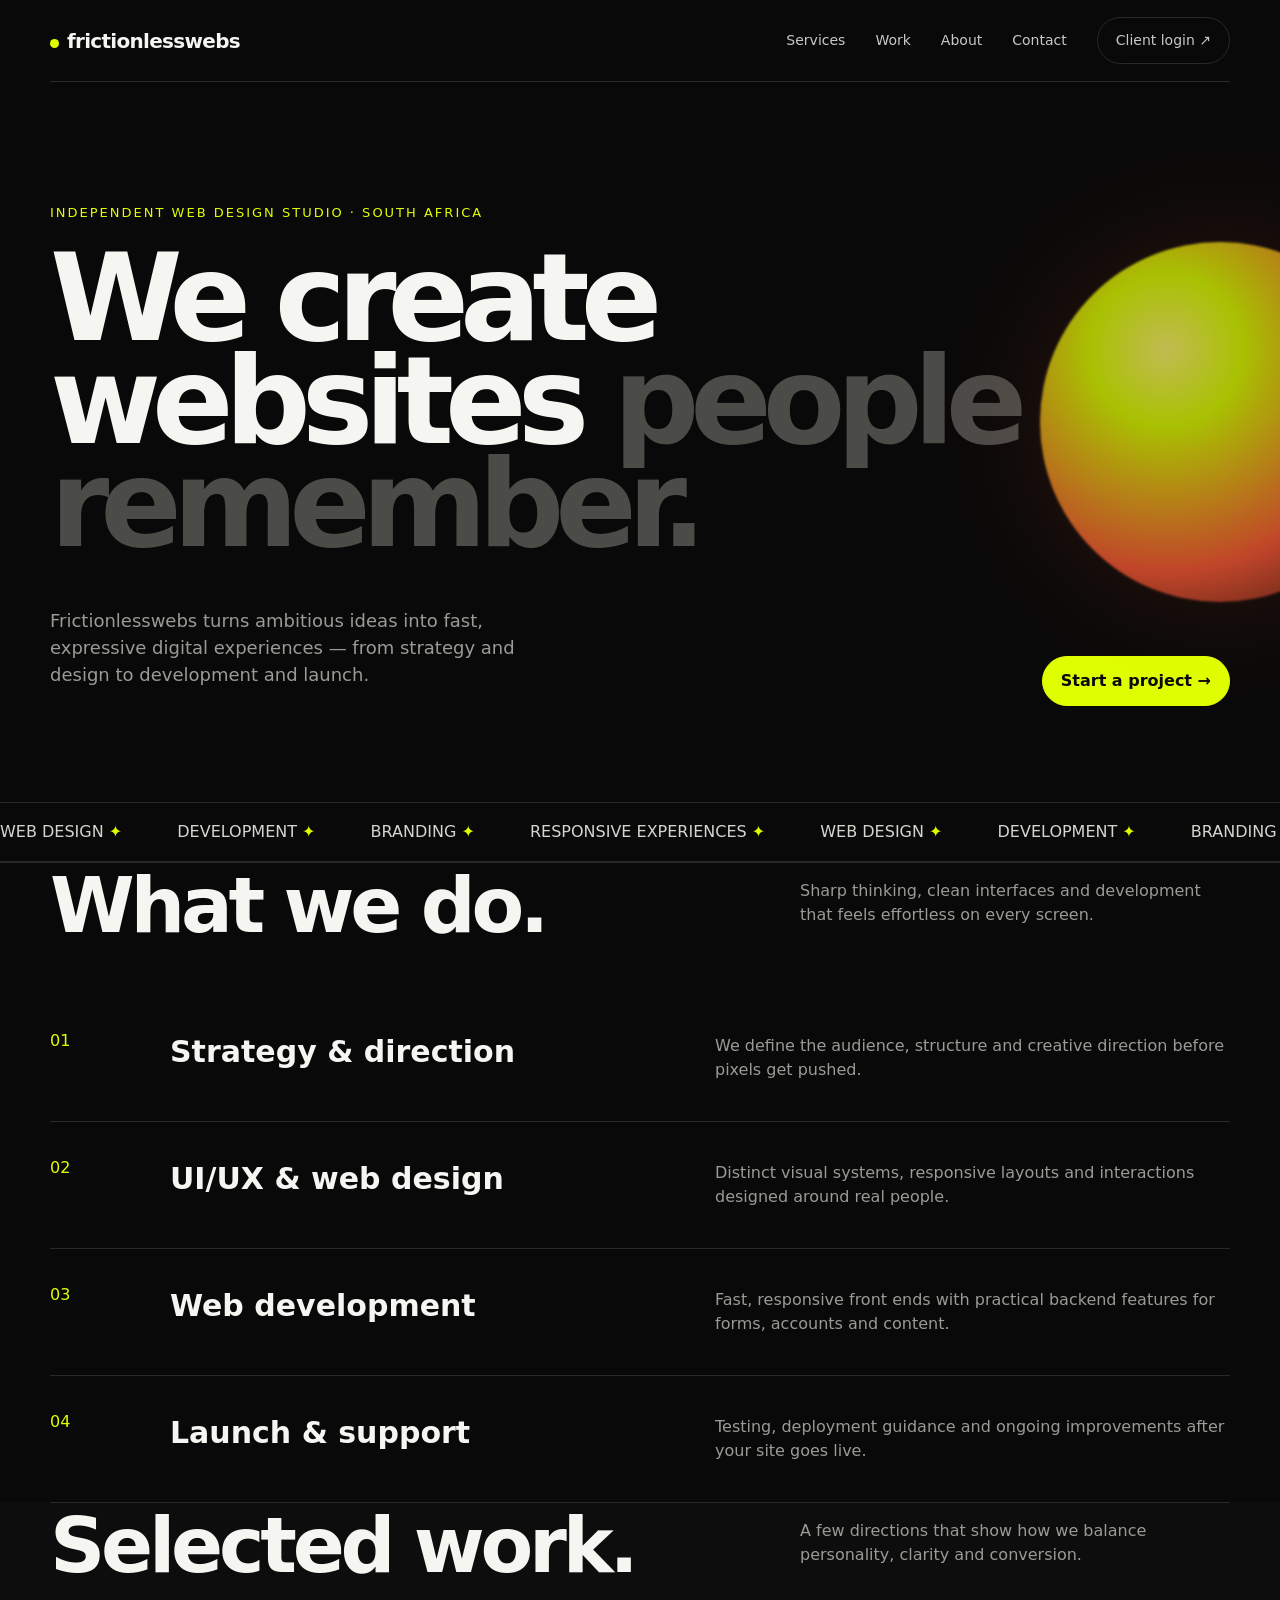
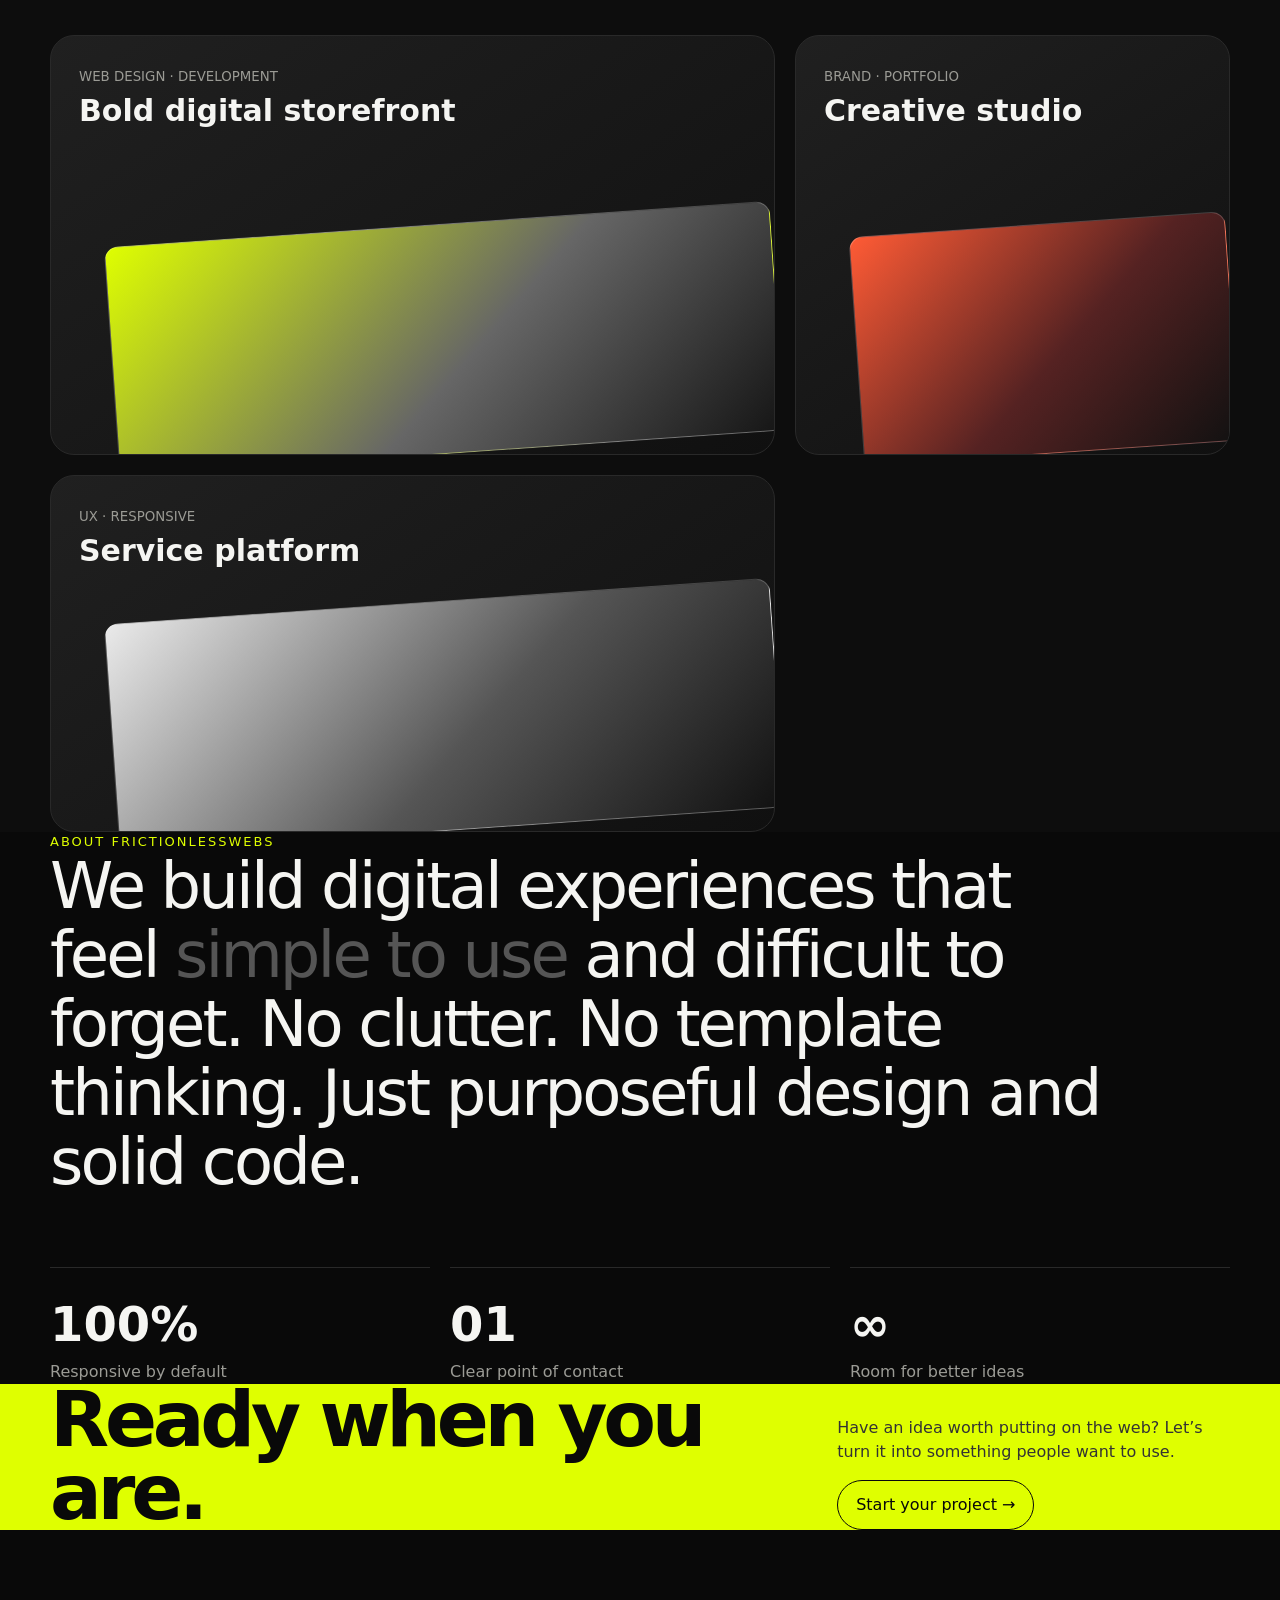
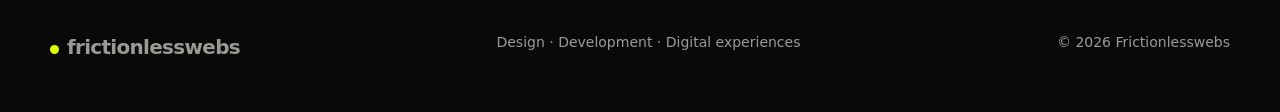
==== index.html @ ac9568fa "Add files via upload Frictionlesswebs front end" ====
<!doctype html>
<html lang="en">
  <head>
    <meta charset="utf-8">
  <meta name="viewport" content="width=device-width,initial-scale=1">
    <meta name="description" content="Frictionlesswebs — memorable websites built with strategy, design and development.">
    <title>Frictionlesswebs — Web Design Studio</title><link rel="stylesheet" href="style.css">
  </head>
  <body>
<header class="wrap nav">
  <a class="brand" href="index.html">
    <i>
      
    </i>frictionlesswebs</a>
  <button class="menu" aria-label="Menu">☰</button>
  <nav class="links">
    <a href="#services">Services</a>
    <a href="#work">Work</a>
    <a href="about.html">About</a>
    <a href="contact.html">Contact</a>
    <a class="pill" href="login.html">Client login ↗</a>
  </nav>
</header>
<main>
  <section class="hero">
    <div class="orb">
    
  </div>
    <div class="wrap"><div class="eyebrow">Independent web design studio · South Africa</div>
      <h1>We create websites 
        <span>people remember.</span>
      </h1>
      <div class="hero-bottom">
        <p>Frictionlesswebs turns ambitious ideas into fast, expressive digital experiences — from strategy and design to development and launch.</p>
        <a class="btn primary" href="contact.html">Start a project →</a>
      </div>
    </div>
  </section>
<div class="ticker">
  <div><span>WEB DESIGN <b>✦</b></span>
    <span>DEVELOPMENT <b>✦</b></span>
    <span>BRANDING <b>✦</b></span>
    <span>RESPONSIVE EXPERIENCES <b>✦</b></span>
    <span>WEB DESIGN <b>✦</b></span>
    <span>DEVELOPMENT <b>✦</b></span>
    <span>BRANDING <b>✦</b></span>
    <span>RESPONSIVE EXPERIENCES <b>✦</b></span>
  </div>
</div>
<section id="services" class="services">
  <div class="wrap">
    <div class="section-head">
      <h2>What we do.</h2>
      <p>Sharp thinking, clean interfaces and development that feels effortless on every screen.</p>
    </div>
    <div class="service">
      <div class="num">01</div>
      <h3>Strategy & direction</h3>
      <p>We define the audience, structure and creative direction before pixels get pushed.</p>
    </div>
    <div class="service">
      <div class="num">02</div>
      <h3>UI/UX & web design</h3>
      <p>Distinct visual systems, responsive layouts and interactions designed around real people.</p>
    </div>
    <div class="service">
      <div class="num">03</div>
      <h3>Web development</h3>
      <p>Fast, responsive front ends with practical backend features for forms, accounts and content.</p>
    </div><div class="service">
      <div class="num">04</div>
      <h3>Launch & support</h3>
      <p>Testing, deployment guidance and ongoing improvements after your site goes live.</p>
    </div>
  </div>
</section>
<section id="work" class="projects">
  <div class="wrap">
    <div class="section-head">
      <h2>Selected work.</h2>
      <p>A few directions that show how we balance personality, clarity and conversion.</p>
    </div>
    <div class="grid"><article class="project">
      <div>
        <small>WEB DESIGN · DEVELOPMENT</small>
        <h3>Bold digital storefront</h3>
      </div>
      <div class="mock">
        
      </div>
    </article>
      <article class="project">
        <div>
          <small>BRAND · PORTFOLIO</small>
          <h3>Creative studio</h3>
        </div>
        <div class="mock">
          
        </div>
      </article>
      <article class="project">
        <div>
          <small>UX · RESPONSIVE</small>
          <h3>Service platform</h3>
        </div>
        <div class="mock"></div>
      </article>
    </div>
  </div>
</section>
<section id="about">
  <div class="wrap">
    <div class="eyebrow">
      About frictionlesswebs
    </div>
    <p class="about-copy">
      We build digital experiences that feel 
      <span>simple to use</span>
      and difficult to forget. No clutter. No template thinking. Just purposeful design and solid code.
    </p>
    <div class="stats">
      <div class="stat">
        <strong>100%</strong>
        <div>Responsive by default</div>
      </div>
      <div class="stat">
        <strong>01</strong>
        <div>Clear point of contact</div>
      </div>
      <div class="stat">
        <strong>∞</strong>
        <div>Room for better ideas</div>
      </div>
    </div>
  </div>
</section>

<section class="cta">
  
  <div class="wrap section-head">
    <h2>Ready when you are.</h2>
    <div>
      <p>Have an idea worth putting on the web? Let’s turn it into something people want to use.</p>
      <a class="btn" href="contact.html">
        Start your project →
      </a>
    </div>
  </div>
  
</section>
  
</main>
    
<footer class="wrap footer">
  <div class="footer-row">
    <a class="brand" href="index.html">
      <i>
        
      </i>frictionlesswebs
    </a>
    <div>
      Design · Development · Digital experiences
    </div>
    <div>
      © 2026 Frictionlesswebs
    </div>
  </div>
</footer>
    <script src="config.js">
      
    </script><script src="app.js">
      
    </script>
    
  </body>
  
</html>
---- style.css ----
:root{--bg:#090909;
      --panel:#111;
      --panel2:#171717;
      --panel2:#171717;
      --text:#f5f5f2;
      --muted:#9b9b95;
      --line:#292929;
      --lime:#dfff00;
      --warm:#ff5b35;
      --max:1180px
     }
*{box-sizing:border-box
 }
html{scroll-behavior:smooth
    }
body{margin:0;
     background:var(--bg);
     color:var(--text);
     font-family:Inter,ui-sans-serif,system-ui,-apple-system,BlinkMacSystemFont,"Segoe UI",sans-serif;
     line-height:1.5
    }
a{color:inherit;
  text-decoration:none
 }
button,input,textarea,select{font:inherit
                          }
.wrap{width:min(var(--max),calc(100% - 40px));
      margin:auto
     }
.nav{height:82px;
     display:flex;
     align-items:center;
     justify-content:space-between;
     border-bottom:1px solid var(--line);position:relative;
     z-index:10
    }
.brand{font-size:20px;
       font-weight:800;
       letter-spacing:-.7px
      }
.brand i{display:inline-block;
         width:9px;
         height:9px;
         border-radius:50%;
         background:var(--lime);
         margin-right:8px
        }
.links{display:flex;
       gap:30px;
       align-items:center;
       font-size:14px
      }
.links a{color:#c8c8c4
        }
.links a:hover{color:#fff
              }
.pill,.btn{border:1px solid var(--line);border-radius:999px;
           padding:12px 18px;
           display:inline-flex;
           align-items:center;
           justify-content:center;
           gap:8px;
           cursor:pointer;
           background:transparent;
           color:#fff
          }
.btn.primary{background:var(--lime);
             color:#090909;
             border-color:var(--lime);
             font-weight:800
            }
.btn.warm{background:var(--warm);
          border-color:var(--warm);
          font-weight:800
         }
.menu{display:none;
      background:none;
      border:0;
      color:#fff;
      font-size:26px
     }

/* =========================
   FOUNDERS
========================= */

.founders {
    display: grid;
    grid-template-columns: repeat(3, 1fr);
    gap: 20px;
}

.founder {
    background: var(--panel);
    border: 1px solid var(--line);
    border-radius: 22px;
    overflow: hidden;
}

.founder-image {
    width: 100%;
    aspect-ratio: 4 / 5;
    overflow: hidden;
    background: #181818;
}

.founder-image img {
    width: 100%;
    height: 100%;
    display: block;
    object-fit: cover;
    transition: transform .5s ease;
}

.founder:hover .founder-image img {
    transform: scale(1.04);
}

.founder-info {
    display: grid;
    grid-template-columns: 45px 1fr;
    gap: 15px;
    padding: 22px;
}

.founder-number {
    color: var(--lime);
    font-size: 13px;
}

.founder-info h3 {
    margin: 0;
    font-size: 25px;
    letter-spacing: -.03em;
}

.founder-info p {
    margin: 5px 0 0;
    color: var(--muted);
    font-size: 14px;
}


/* =========================
   FOUNDERS MOBILE
========================= */

@media (max-width: 800px) {

    .founders {
        grid-template-columns: 1fr;
        gap: 18px;
    }

    .founder-image {
        aspect-ratio: 16 / 11;
    }

}
/*==============
founders
==============*/

.hero{min-height:720px;
      display:grid;
      align-items:center;
      padding:85px 0 60px;
      position:relative;
      overflow:hidden
     }
.eyebrow{color:var(--lime);
         font-size:13px;
         text-transform:uppercase;
         letter-spacing:2px
        }
.hero h1{font-size:clamp(58px,9.4vw,132px);
         line-height:.86;
         letter-spacing:-.075em;
         margin:24px 0 32px;
         max-width:1050px
        }
.hero h1 span{color:#4b4b48
             }
.hero-bottom{display:flex;
             justify-content:space-between;
             align-items:end;
             gap:30px
            }
.hero p{max-width:520px;
        color:var(--muted);
        font-size:18px
       }
.orb{position:absolute;
     width:360px;
     height:360px;
     border-radius:50%;
     right:-120px;
     top:160px;
     background:radial-gradient(circle at 35% 30%,#fff76b 0,#dfff00 22%,#ff5b35 64%,#361310 100%);
     filter:blur(1px);
     opacity:.75;
     box-shadow:0 0 120px #ff5b3530
    }
.ticker{border-block:1px solid var(--line);
        overflow:hidden;
        padding:17px 0;
        color:#d5d5cf;
        white-space:nowrap
       }
.ticker div{display:inline-block;
            animation:move 22s linear infinite
           }
.ticker span{margin-right:50px
            }
.ticker b{color:var(--lime)
         }
@keyframes move{to{transform:translateX(-50%)}
               }
.section{padding:110px 0
       }

.section-head{display:flex;
              justify-content:space-between;
              gap:30px;
              align-items:end;
              margin-bottom:52px
             }
.section-head h2{font-size:clamp(42px,6vw,78px);
                 letter-spacing:-.055em;
                 line-height:.95;
                 margin:0
                }
.section-head p{max-width:430px;
                color:var(--muted)
               }
.services{border-top:1px solid var(--line)
         }
.service{display:grid;
         grid-template-columns:90px 1fr 1fr;
         gap:30px;
         padding:34px 0;
         border-bottom:1px solid var(--line);
         align-items:start
        }
.service .num{color:var(--lime)
             }
.service h3{font-size:30px;
            margin:0
           }
.service p{color:var(--muted);
           margin:5px 0
          }
.projects{background:#0d0d0d
         }
.grid{display:grid;
      grid-template-columns:1.25fr .75fr;
      gap:20px
     }
.project{min-height:420px;
         background:linear-gradient(145deg,#202020,#101010);
         border:1px solid var(--line);border-radius:24px;
         padding:28px;
         display:flex;
         flex-direction:column;
         justify-content:space-between;
         overflow:hidden;
         position:relative
        }
.project:nth-child(2),.project:nth-child(3){min-height:340px
                                           }
.project .mock{height:230px;
               border-radius:14px;
               background:linear-gradient(135deg,#dfff00,#666 55%,#151515);
               transform:rotate(-4deg) translate(30px,30px);
               border:1px solid #ffffff30
              }
.project:nth-child(2) .mock{background:linear-gradient(135deg,#ff5b35,#522 55%,#111)
                           }
.project:nth-child(3) .mock{background:linear-gradient(135deg,#eaeaea,#555 55%,#111)
                           }
.project h3{font-size:30px;
            margin:0
           }
.project small{color:var(--muted)
              }
.about-copy{font-size:clamp(34px,5vw,66px);
            line-height:1.08;
            letter-spacing:-.045em;
            max-width:1050px;
            margin:0
           }
.about-copy span{color:#555
                }
.stats{display:grid;
       grid-template-columns:repeat(3,1fr);
       gap:20px;
       margin-top:70px
      }
.stat{border-top:1px solid var(--line);
      padding-top:20px
     }
.stat strong{font-size:48px
            }
.stat div{color:var(--muted)
         }
.cta{background:var(--lime);
     color:#090909
    }
.cta .section-head p{color:#333
                    }
.cta .btn{color:#090909;
          border-color:#090909
         }
.footer{padding:50px 0
       }
.footer-row{display:flex;
            justify-content:space-between;
            gap:25px;
            color:var(--muted);
            font-size:14px
           }
.auth-shell{min-height:100vh;
            display:grid;
            grid-template-columns:1fr 1fr
           }
.auth-art{padding:42px;
          background:radial-gradient(circle at 30% 20%,#dfff0038,transparent 25%),radial-gradient(circle at 70% 70%,#ff5b3540,transparent 30%),#0c0c0c;
          display:flex;
          flex-direction:column;
          justify-content:space-between
         }
.auth-art h1{font-size:clamp(52px,7vw,96px);
             line-height:.9;
             letter-spacing:-.06em;margin:0
            }
.auth-panel{display:grid;
            place-items:center;
            padding:40px
           }
.form-card{width:min(480px,100%)
          }
.form-card h2{font-size:44px;
              letter-spacing:-.04em;
              margin:0 0 8px
             }
.muted{color:var(--muted)
      }
.field{margin:20px 0
      }
.field label{display:block;
             font-size:13px;
             margin-bottom:8px;
             color:#c5c5bf
            }
.field input,.field textarea,.field select{width:100%;background:#111;
                                           border:1px solid var(--line);
                                           border-radius:12px;
                                           padding:14px;color:#fff;
                                           outline:none
                                          }
.field textarea{min-height:130px;
                resize:vertical
               }
.field input:focus,.field textarea:focus,.field select:focus{border-color:var(--lime)
                                                            }
.full{width:100%
     }
.notice{min-height:24px;
        margin-top:14px;
        font-size:14px
       }
.notice.ok{color:var(--lime)
          }
.notice.err{color:#ff7b64
           }
.contact-grid{display:grid;
              grid-template-columns:.8fr 1.2fr;
              gap:70px
             }
.contact-grid h2{font-size:clamp(48px,7vw,92px);
                 line-height:.9;
                 letter-spacing:-.06em;
                 margin-top:0
                }
.dashboard{padding:60px 0
          }
.cards{display:grid;
       grid-template-columns:repeat(3,1fr);
       gap:18px
      }
.card{background:var(--panel);
      border:1px solid var(--line);
      border-radius:18px;
      padding:24px
     }
.message{border-bottom:1px solid var(--line);
         padding:22px 0
        }
.message:last-child{border:0
                   }
.message p{white-space:pre-wrap;
           color:#d4d4cf
          }
.message small{color:var(--muted)
              }
@media(max-width:800px){
  .wrap{width:min(100% - 28px,var(--max))
       }
  .menu{display:block
       }
  .links{display:none;
         position:absolute;
         top:82px;
         left:0;
         right:0;
         background:#0b0b0b;
         border-bottom:1px solid var(--line);
         padding:22px;
         flex-direction:column;
         align-items:flex-start
        }
  .links.open{display:flex
             }
  .hero{min-height:620px;
        padding-top:60px
       }
  .hero-bottom,.section-head,.footer-row{align-items:flex-start;
                                         flex-direction:column
                                        }
  .orb{width:250px;
       height:250px;
       right:-140px
      }
  .service{grid-template-columns:50px 1fr
          }
  .service p{grid-column:2
            }
  .grid,.stats,.cards,.contact-grid{grid-template-columns:1fr
                                   }
  .auth-shell{grid-template-columns:1fr
             }
  .auth-art{min-height:280px
           }
  .auth-art h1{font-size:52px
              }
  .auth-panel{padding:50px 22px
             }
  section{padding:80px 0
         }
}
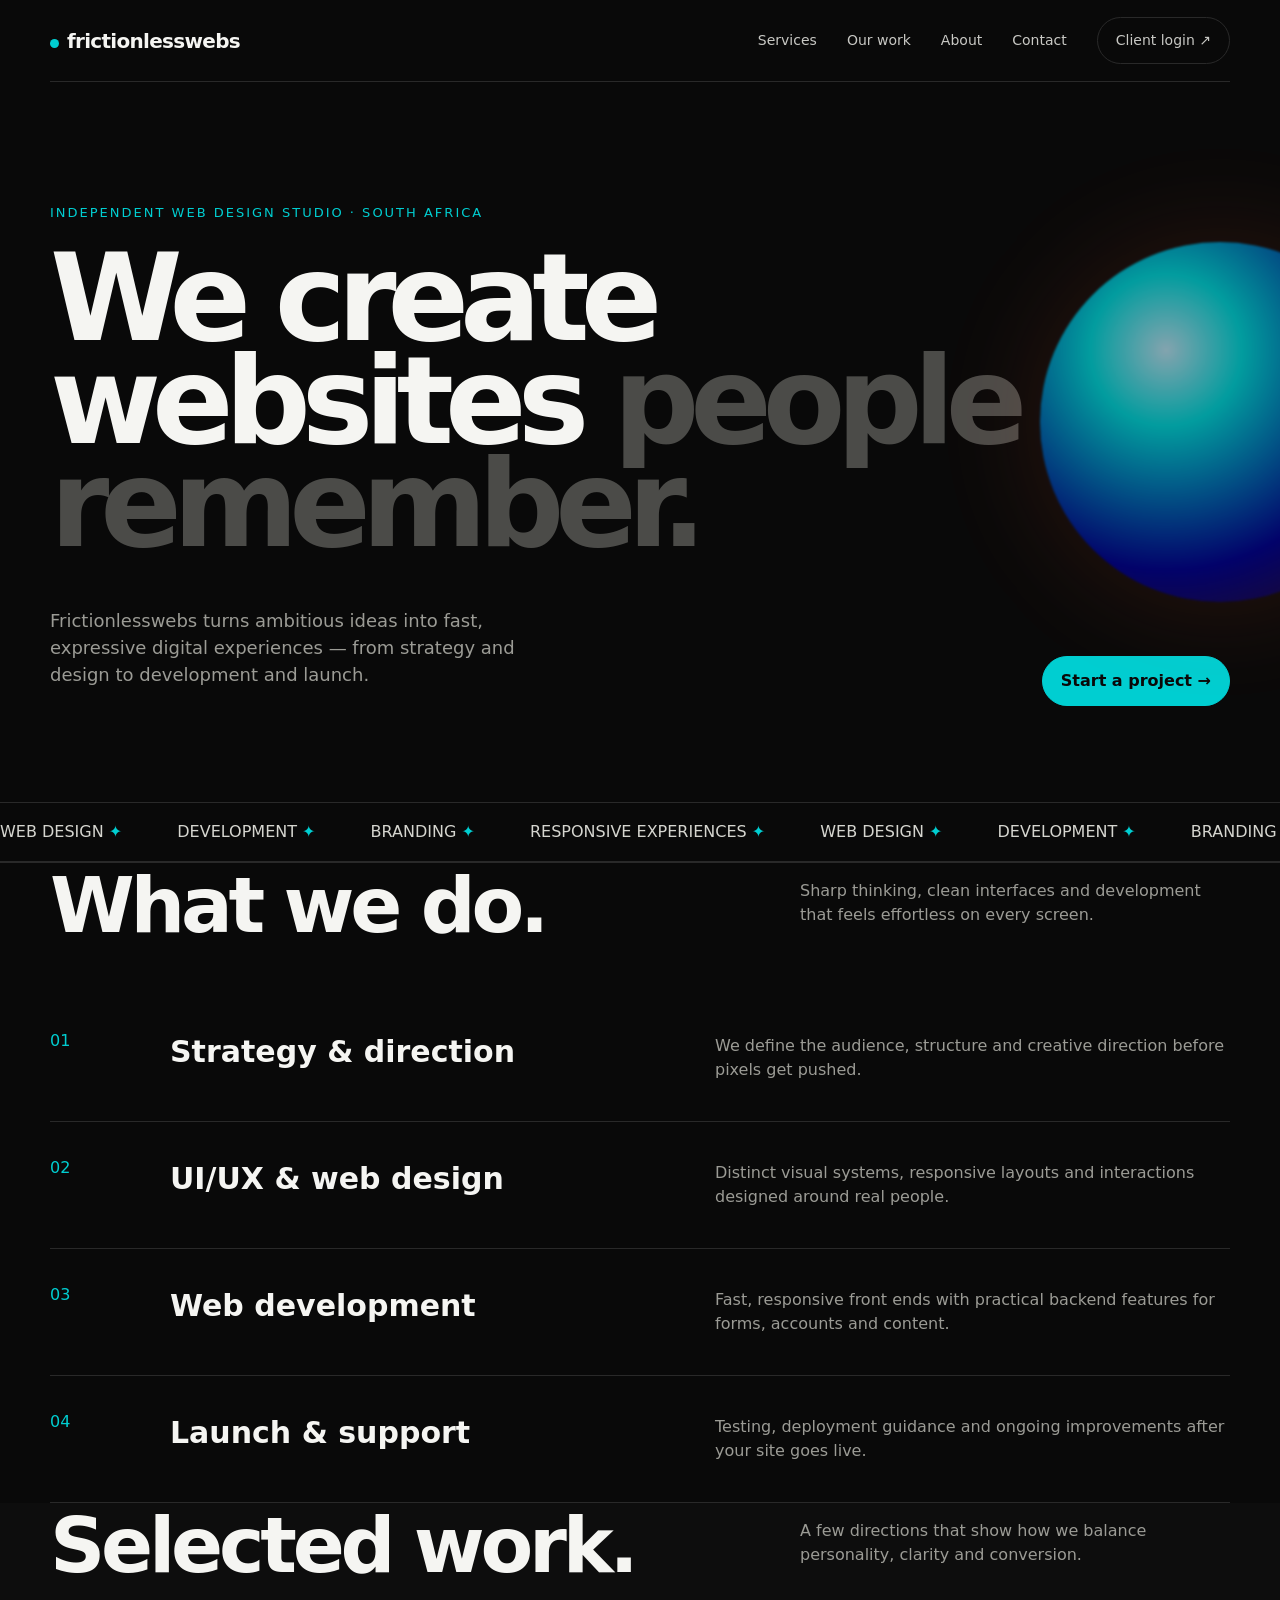
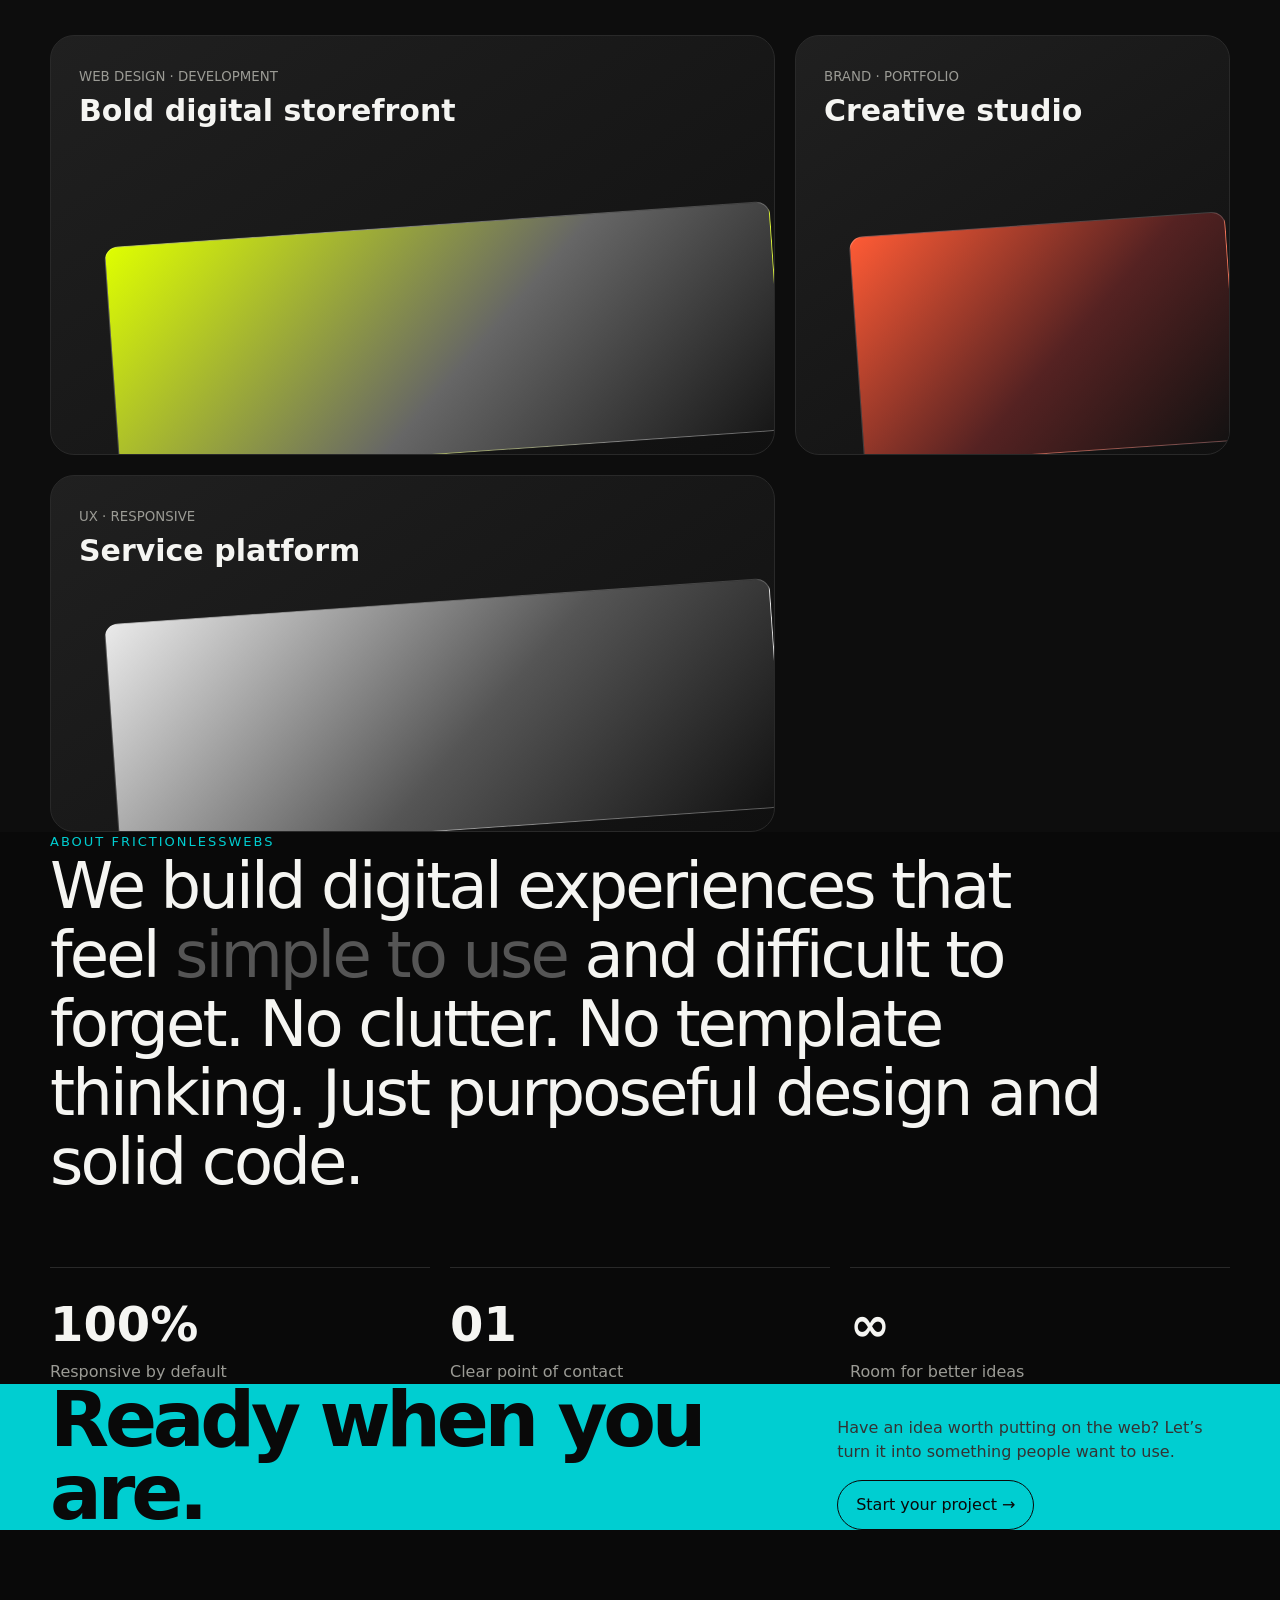
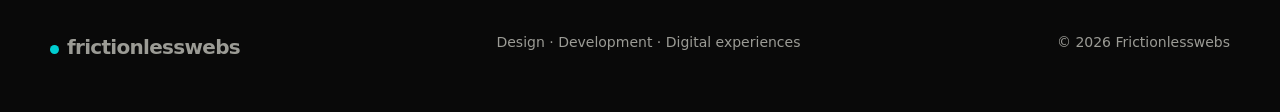
==== commit 4bbd728e: "Add files via upload" ====
--- a/index.html
+++ b/index.html
@@ -15,7 +15,7 @@
   <button class="menu" aria-label="Menu">☰</button>
   <nav class="links">
     <a href="#services">Services</a>
-    <a href="#work">Work</a>
+    <a href="work.html">Our work</a>
     <a href="about.html">About</a>
     <a href="contact.html">Contact</a>
     <a class="pill" href="login.html">Client login ↗</a>
@@ -26,7 +26,9 @@
     <div class="orb">
     
   </div>
-    <div class="wrap"><div class="eyebrow">Independent web design studio · South Africa</div>
+    <div class="wrap"><div class="eyebrow">
+      Independent web design studio · South Africa
+    </div>
       <h1>We create websites 
         <span>people remember.</span>
       </h1>
--- a/style.css
+++ b/style.css
@@ -5,8 +5,8 @@
       --text:#f5f5f2;
       --muted:#9b9b95;
       --line:#292929;
-      --lime:#dfff00;
-      --warm:#ff5b35;
+      --lime:darkturquoise;
+      --warm:paleturquoise;
       --max:1180px
      }
 *{box-sizing:border-box
@@ -196,7 +196,7 @@
      border-radius:50%;
      right:-120px;
      top:160px;
-     background:radial-gradient(circle at 35% 30%,#fff76b 0,#dfff00 22%,#ff5b35 64%,#361310 100%);
+     background:radial-gradient(circle at 35% 30%,lightblue 0,darkturquoise 22%,darkblue 64%,#361310 100%);
      filter:blur(1px);
      opacity:.75;
      box-shadow:0 0 120px #ff5b3530
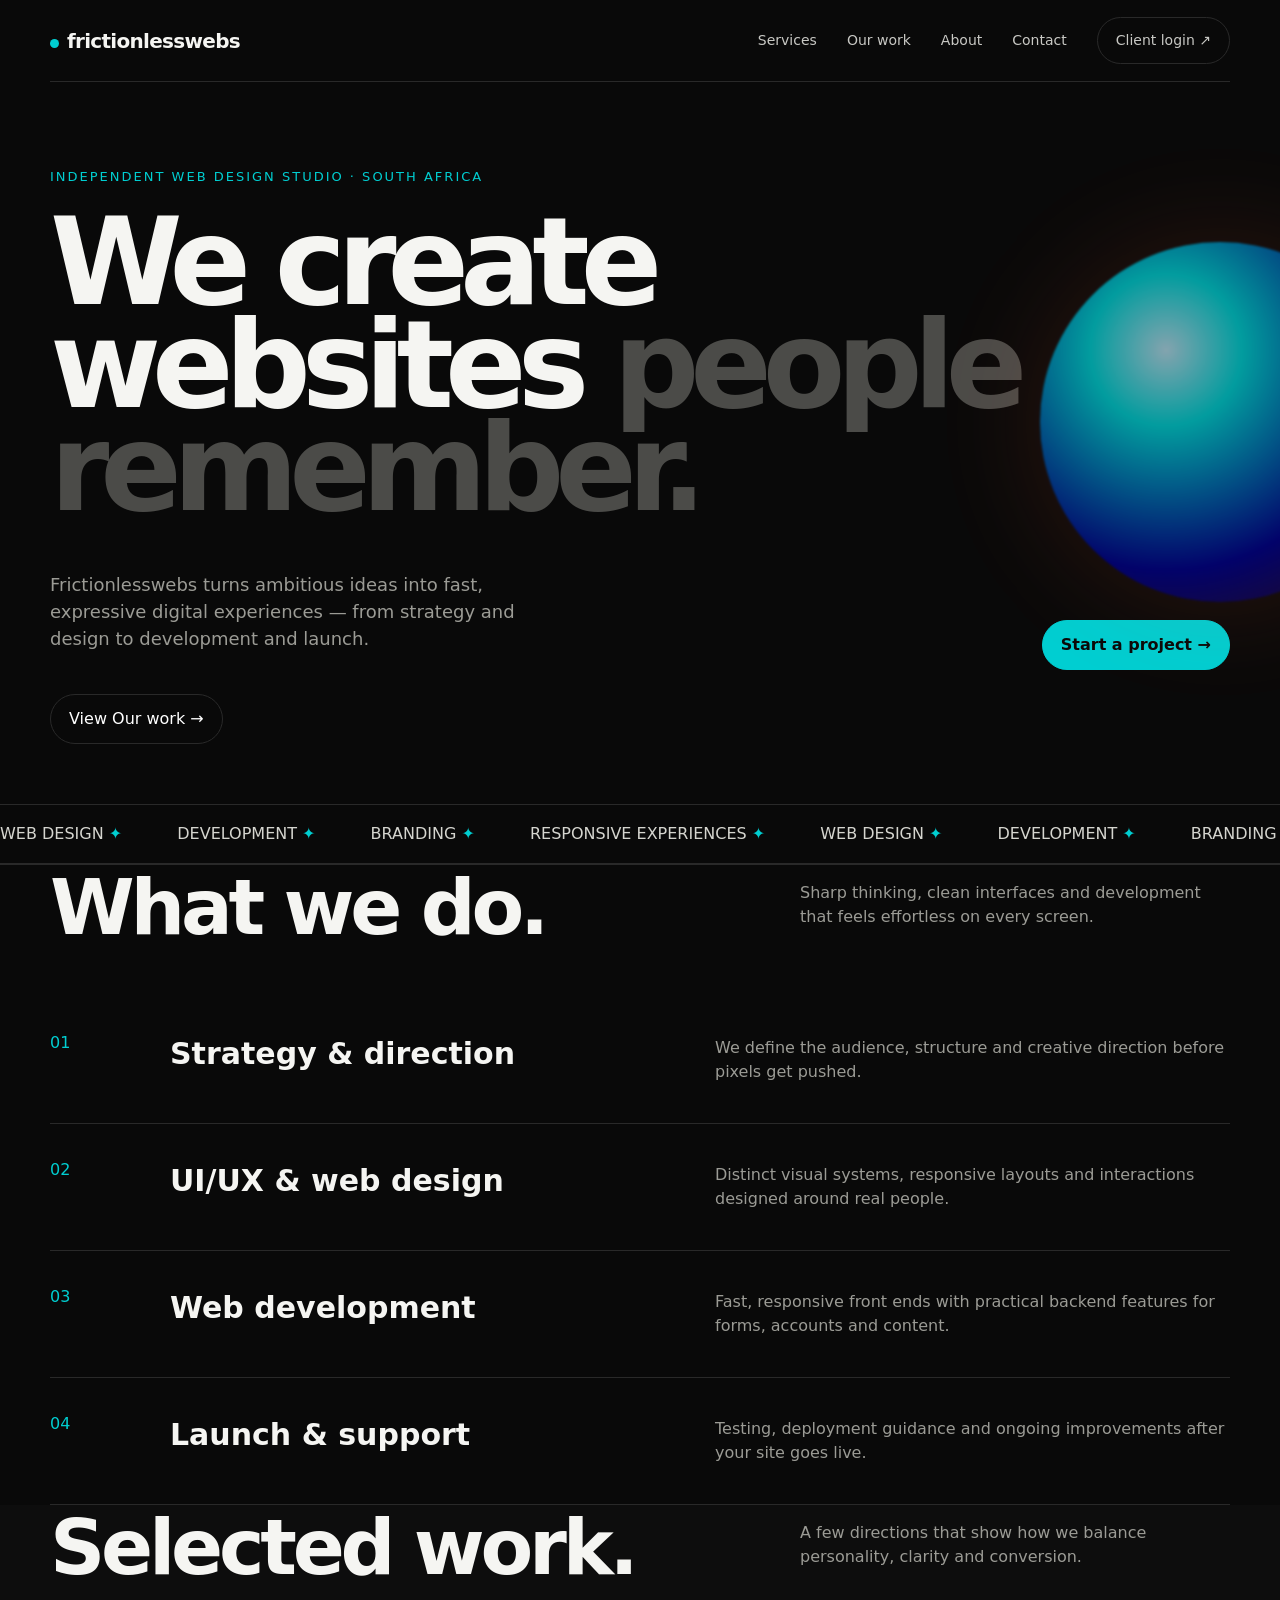
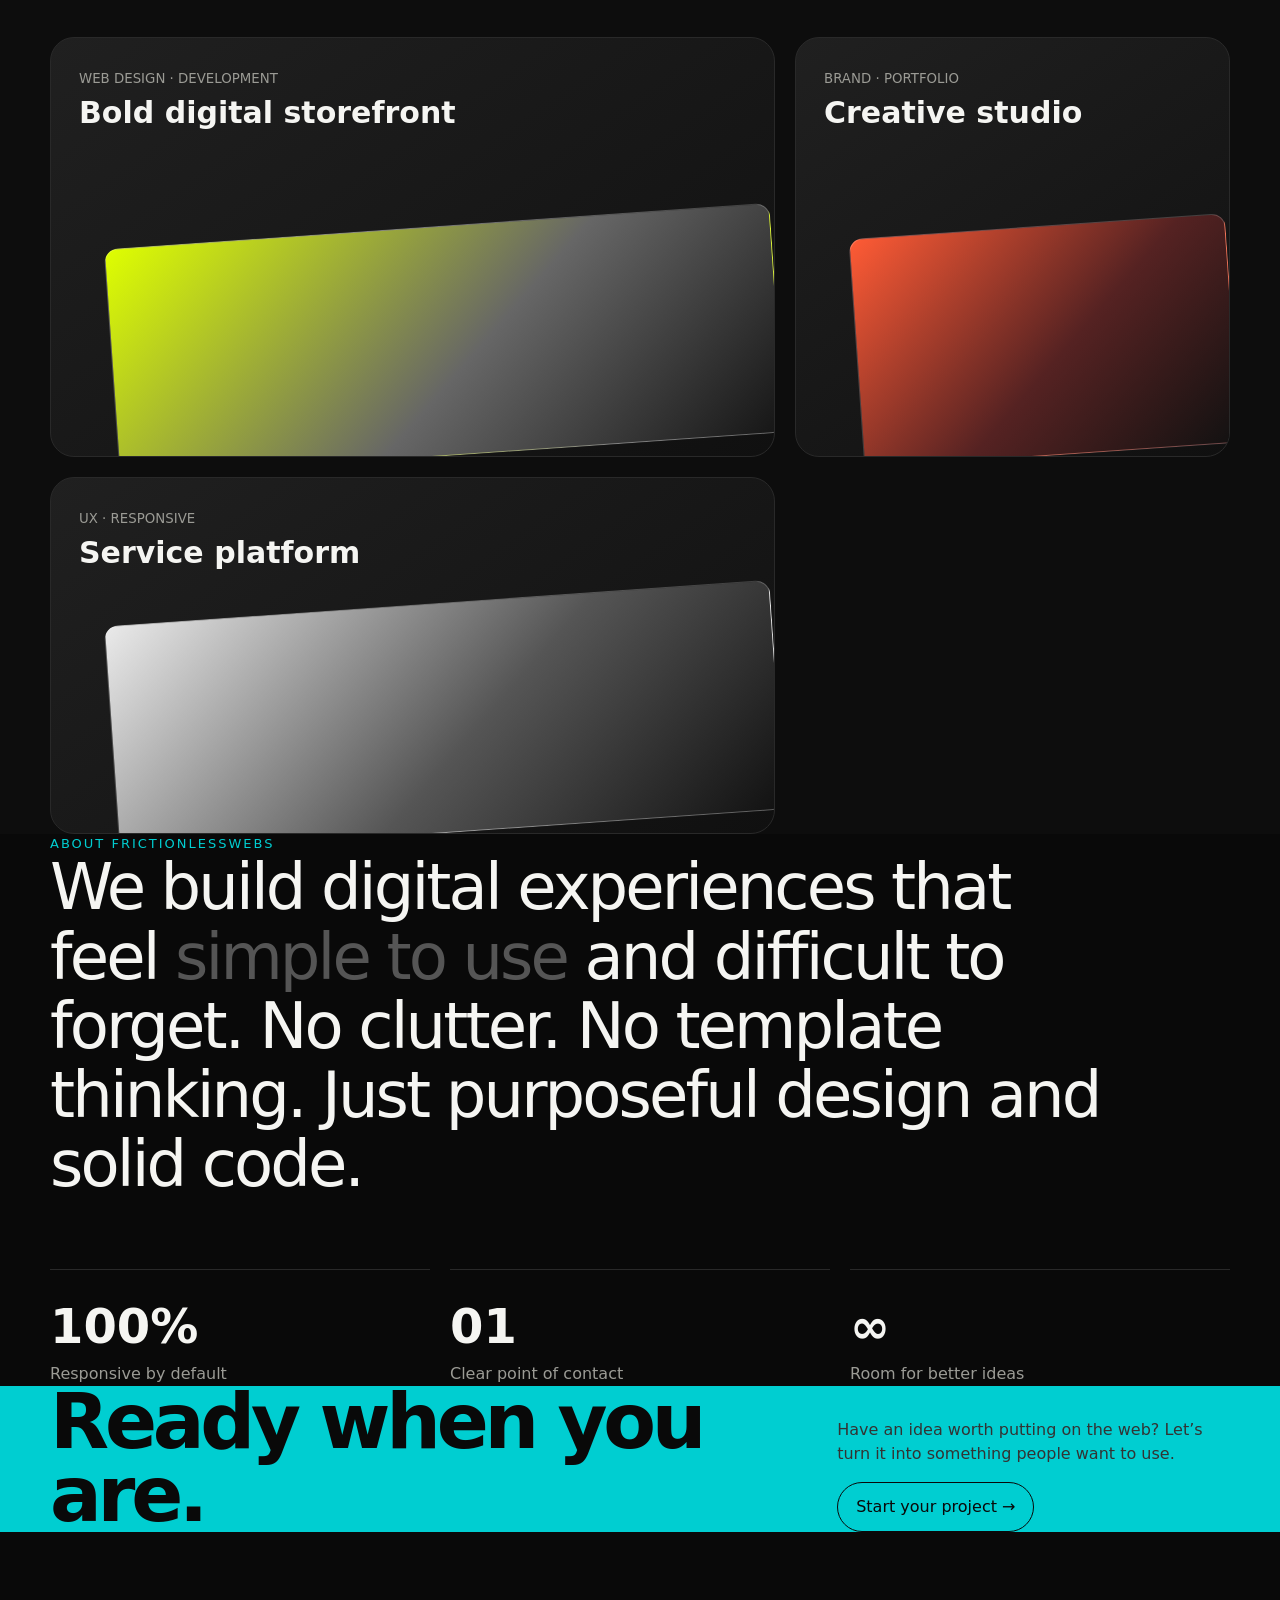
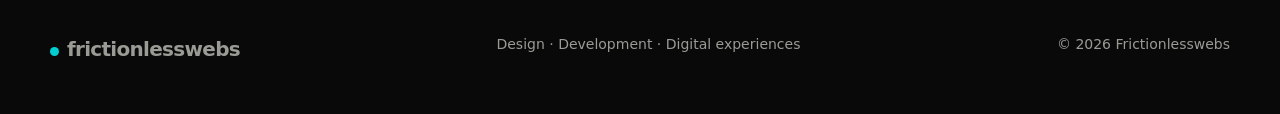
==== commit cb2363b1: "Add files via upload" ====
--- a/index.html
+++ b/index.html
@@ -35,9 +35,13 @@
       <div class="hero-bottom">
         <p>Frictionlesswebs turns ambitious ideas into fast, expressive digital experiences — from strategy and design to development and launch.</p>
         <a class="btn primary" href="contact.html">Start a project →</a>
+      </div> <br/>
+      <div class="hero-bottom">
+        <a class="btn secondary" href="work.html" style>View Our work →</a>
       </div>
     </div>
   </section>
+  
 <div class="ticker">
   <div><span>WEB DESIGN <b>✦</b></span>
     <span>DEVELOPMENT <b>✦</b></span>
@@ -49,6 +53,7 @@
     <span>RESPONSIVE EXPERIENCES <b>✦</b></span>
   </div>
 </div>
+  
 <section id="services" class="services">
   <div class="wrap">
     <div class="section-head">
@@ -76,6 +81,7 @@
     </div>
   </div>
 </section>
+  
 <section id="work" class="projects">
   <div class="wrap">
     <div class="section-head">
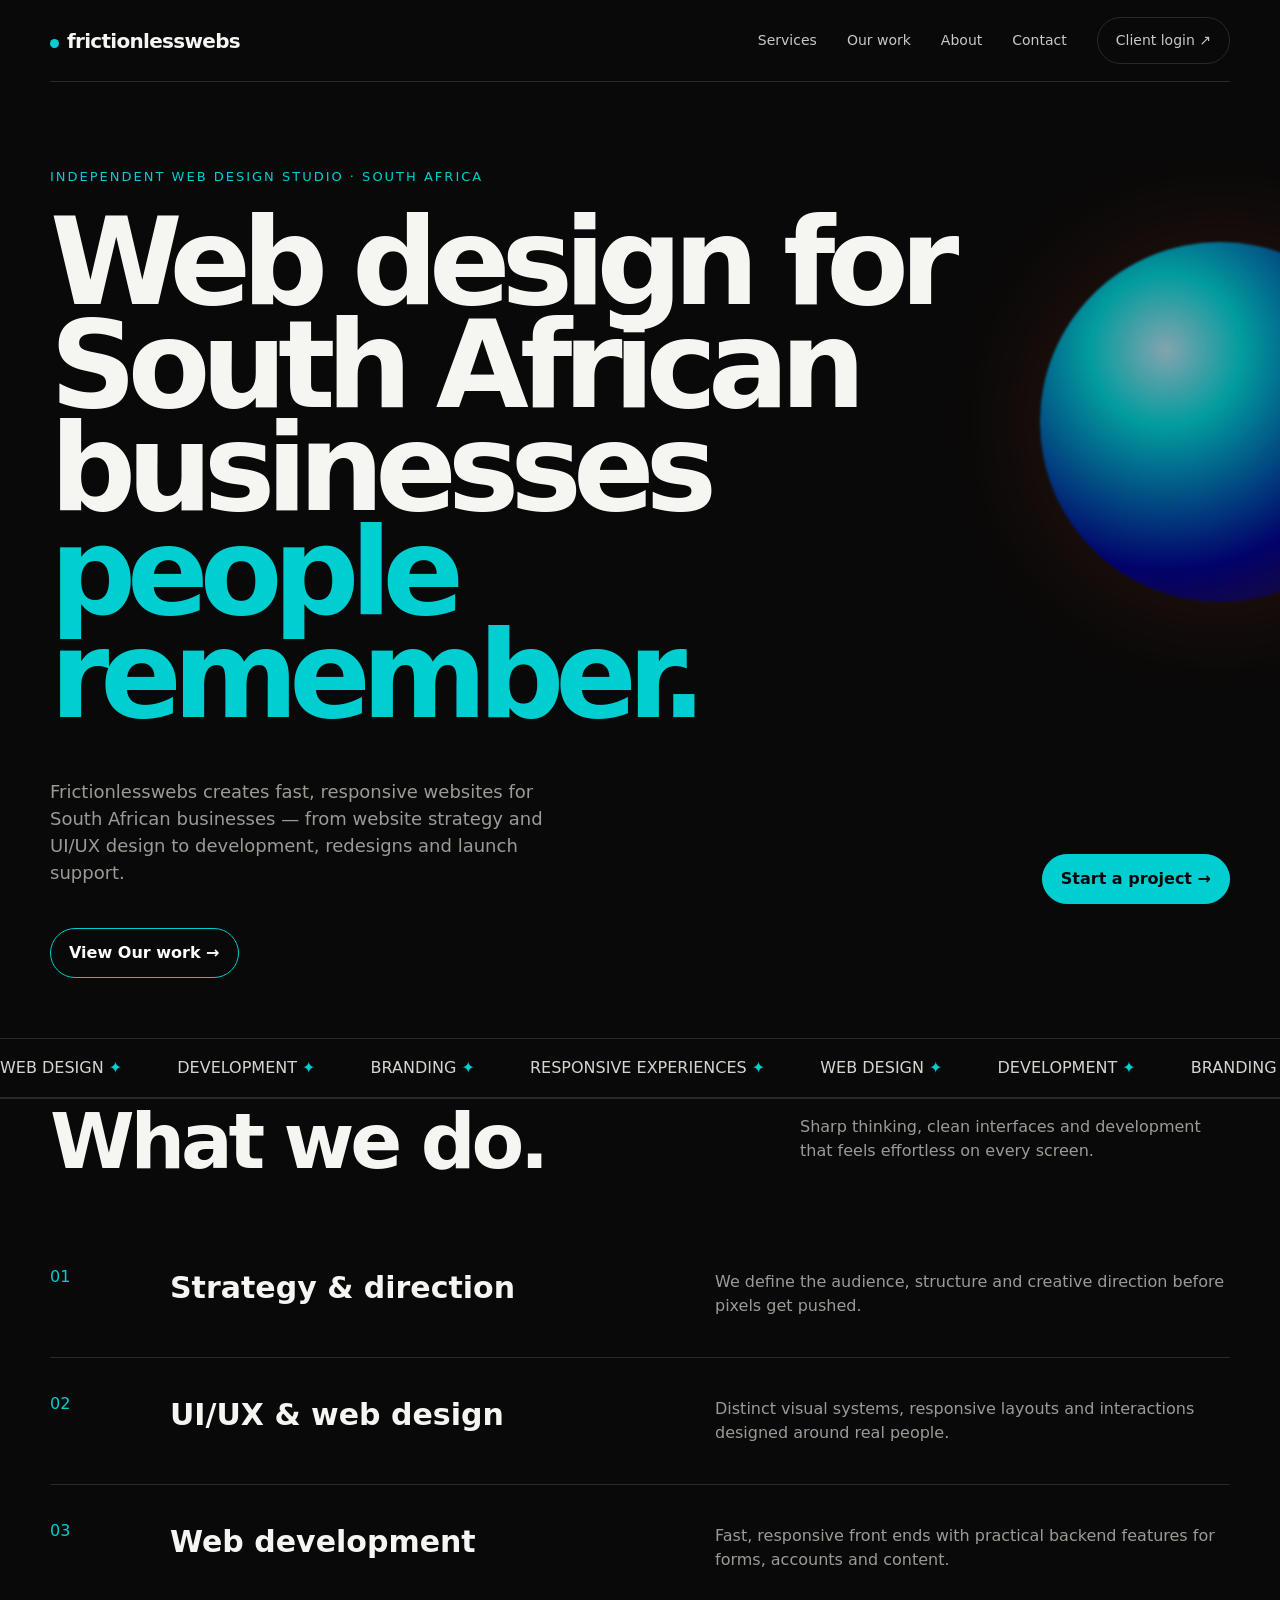
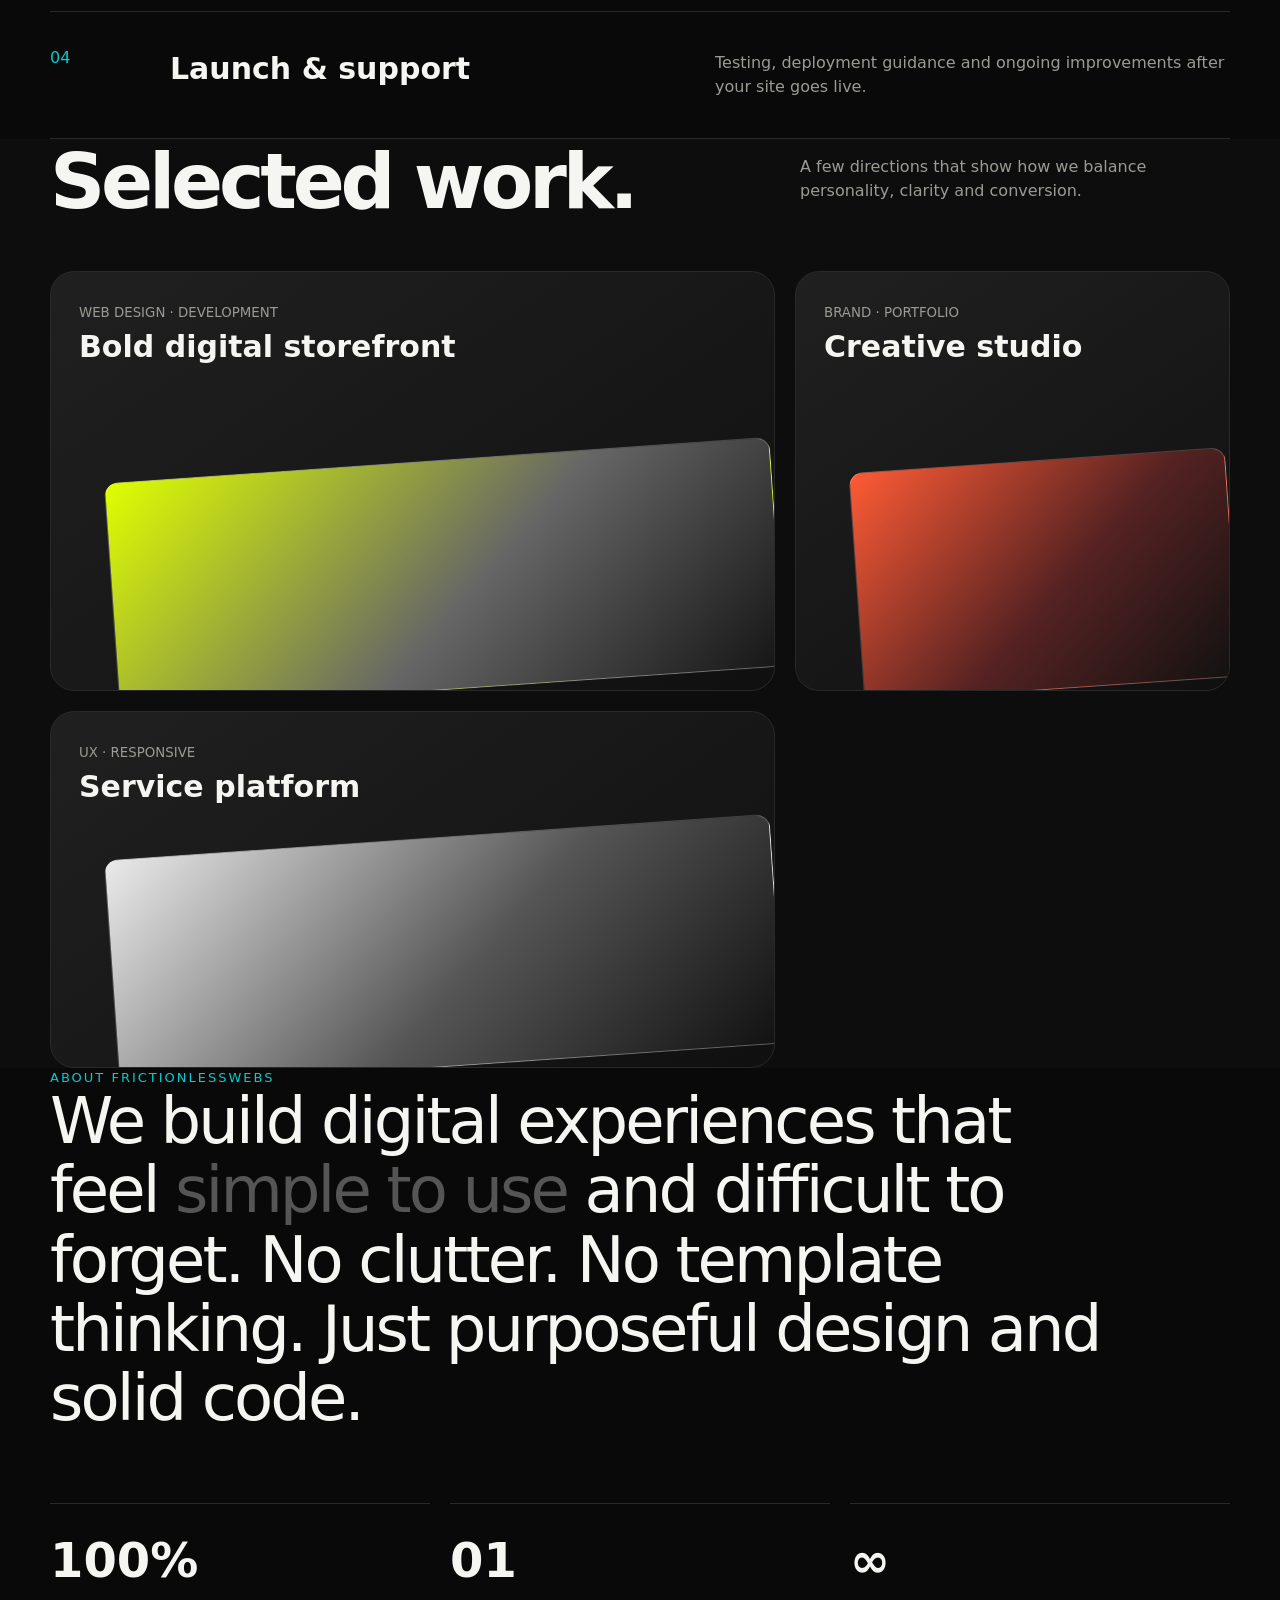
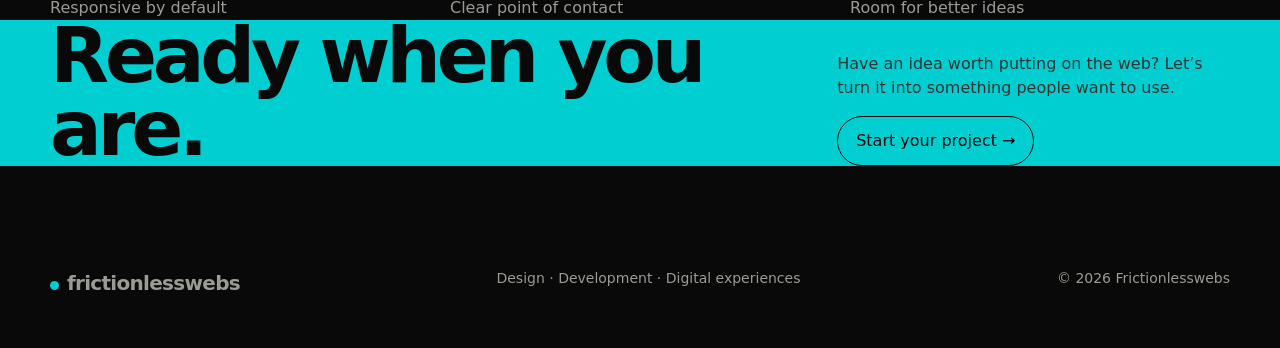
==== commit 739c6a9d: "Add files via upload" ====
--- a/index.html
+++ b/index.html
@@ -3,8 +3,38 @@
   <head>
     <meta charset="utf-8">
   <meta name="viewport" content="width=device-width,initial-scale=1">
-    <meta name="description" content="Frictionlesswebs — memorable websites built with strategy, design and development.">
-    <title>Frictionlesswebs — Web Design Studio</title><link rel="stylesheet" href="style.css">
+    <title>Web Design South Africa | Frictionlesswebs</title>
+    <meta name="description" content="Frictionlesswebs creates modern, responsive websites for South African businesses, including website design, redesign, development and launch support.">
+    <meta name="robots" content="index, follow, max-image-preview:large">
+    <link rel="canonical" href="https://frictionlesswebs.onrender.com/">
+    <meta property="og:type" content="website">
+    <meta property="og:site_name" content="Frictionlesswebs">
+    <meta property="og:title" content="Web Design South Africa | Frictionlesswebs">
+    <meta property="og:description" content="Frictionlesswebs creates modern, responsive websites for South African businesses, including website design, redesign, development and launch support.">
+    <meta property="og:url" content="https://frictionlesswebs.onrender.com/">
+    <meta name="twitter:card" content="summary">
+<link rel="stylesheet" href="style.css">
+      <script type="application/ld+json">
+{
+  "@context": "https://schema.org",
+  "@type": "ProfessionalService",
+  "name": "Frictionlesswebs",
+  "url": "https://frictionlesswebs.onrender.com/",
+  "telephone": "+27656778690",
+  "description": "Web design and digital solutions for businesses in South Africa.",
+  "areaServed": {
+    "@type": "Country",
+    "name": "South Africa"
+  },
+  "serviceType": [
+    "Website Design",
+    "Website Redesign",
+    "Responsive Web Design",
+    "Web Development",
+    "Website Maintenance"
+  ]
+}
+    </script>
   </head>
   <body>
 <header class="wrap nav">
@@ -29,11 +59,11 @@
     <div class="wrap"><div class="eyebrow">
       Independent web design studio · South Africa
     </div>
-      <h1>We create websites 
+      <h1>Web design for South African businesses<br>
         <span>people remember.</span>
       </h1>
       <div class="hero-bottom">
-        <p>Frictionlesswebs turns ambitious ideas into fast, expressive digital experiences — from strategy and design to development and launch.</p>
+        <p>Frictionlesswebs creates fast, responsive websites for South African businesses — from website strategy and UI/UX design to development, redesigns and launch support.</p>
         <a class="btn primary" href="contact.html">Start a project →</a>
       </div> <br/>
       <div class="hero-bottom">
--- a/style.css
+++ b/style.css
@@ -69,6 +69,13 @@
              border-color:var(--lime);
              font-weight:800
             }
+
+.btn.secondary{background:transparent;
+             color:#fff;
+             border-color:var(--lime);
+             font-weight:800
+            }
+
 .btn.warm{background:var(--warm);
           border-color:var(--warm);
           font-weight:800
@@ -179,7 +186,7 @@
          margin:24px 0 32px;
          max-width:1050px
         }
-.hero h1 span{color:#4b4b48
+.hero h1 span{color:darkturquoise
              }
 .hero-bottom{display:flex;
              justify-content:space-between;
@@ -448,3 +455,3052 @@
   section{padding:80px 0
          }
 }
+
+/* ==================================================
+   FRICTIONLESSWEBS CLIENT PORTAL
+================================================== */
+
+.portal-body {
+  background:
+    radial-gradient(
+      circle at 80% 0%,
+      rgba(223, 255, 0, 0.055),
+      transparent 28rem
+    ),
+    #090909;
+
+  min-height: 100vh;
+}
+
+
+/* TOP BAR */
+
+.portal-topbar {
+  height: 76px;
+
+  display: flex;
+  align-items: center;
+  justify-content: space-between;
+
+  padding: 0 28px;
+
+  border-bottom: 1px solid var(--line);
+  background: rgba(9, 9, 9, 0.94);
+
+  position: sticky;
+  top: 0;
+
+  z-index: 100;
+}
+
+
+.portal-top-actions {
+  display: flex;
+  align-items: center;
+  gap: 18px;
+}
+
+
+.notification-button {
+  position: relative;
+
+  width: 42px;
+  height: 42px;
+
+  border-radius: 50%;
+
+  border: 1px solid var(--line);
+
+  background: var(--panel);
+  color: var(--text);
+
+  cursor: pointer;
+}
+
+
+.notification-dot {
+  position: absolute;
+
+  width: 7px;
+  height: 7px;
+
+  border-radius: 50%;
+
+  background: var(--lime);
+
+  right: 7px;
+  top: 6px;
+}
+
+
+.top-profile {
+  display: flex;
+  align-items: center;
+  gap: 10px;
+}
+
+
+.avatar,
+.sidebar-avatar,
+.large-profile-avatar {
+  display: grid;
+  place-items: center;
+
+  background: var(--lime);
+  color: #090909;
+
+  font-weight: 800;
+}
+
+
+.avatar {
+  width: 38px;
+  height: 38px;
+
+  border-radius: 50%;
+}
+
+
+.top-profile-text {
+  display: flex;
+  flex-direction: column;
+}
+
+
+.top-profile-text small {
+  color: var(--muted);
+  font-size: 11px;
+}
+
+
+.top-profile-text strong {
+  font-size: 13px;
+}
+
+
+.admin-link {
+  color: var(--lime);
+  text-decoration: none;
+  font-size: 13px;
+}
+
+
+/* PORTAL LAYOUT */
+
+.portal-layout {
+  display: grid;
+
+  grid-template-columns: 245px minmax(0, 1fr);
+
+  min-height: calc(100vh - 76px);
+}
+
+
+/* SIDEBAR */
+
+.portal-sidebar {
+  border-right: 1px solid var(--line);
+
+  background: #0c0c0c;
+
+  padding: 25px 16px;
+
+  display: flex;
+  flex-direction: column;
+
+  position: sticky;
+
+  top: 76px;
+
+  height: calc(100vh - 76px);
+}
+
+
+.sidebar-profile {
+  display: flex;
+  align-items: center;
+  gap: 12px;
+
+  padding: 10px 8px 25px;
+
+  border-bottom: 1px solid var(--line);
+
+  margin-bottom: 20px;
+}
+
+
+.sidebar-avatar {
+  width: 42px;
+  height: 42px;
+
+  border-radius: 12px;
+}
+
+
+.sidebar-profile small {
+  color: var(--muted);
+
+  font-size: 9px;
+
+  letter-spacing: 1.5px;
+}
+
+
+.sidebar-profile h3 {
+  margin: 4px 0 0;
+
+  font-size: 14px;
+}
+
+
+.portal-nav {
+  display: flex;
+  flex-direction: column;
+
+  gap: 5px;
+}
+
+
+.portal-nav-link {
+  width: 100%;
+
+  border: 0;
+
+  background: transparent;
+
+  color: var(--muted);
+
+  display: flex;
+  align-items: center;
+
+  gap: 12px;
+
+  padding: 13px 14px;
+
+  border-radius: 10px;
+
+  text-decoration: none;
+
+  cursor: pointer;
+
+  font: inherit;
+  font-size: 13px;
+
+  text-align: left;
+
+  transition: 0.2s;
+}
+
+
+.portal-nav-link:hover {
+  background: #161616;
+  color: var(--text);
+}
+
+
+.portal-nav-link.active {
+  background: rgba(223, 255, 0, 0.08);
+
+  color: var(--lime);
+}
+
+
+.portal-nav-link span:first-child {
+  width: 20px;
+
+  font-size: 16px;
+}
+
+
+.nav-badge {
+  margin-left: auto;
+
+  background: #222;
+
+  color: var(--text);
+
+  padding: 3px 7px;
+
+  border-radius: 20px;
+
+  font-size: 10px;
+}
+
+
+.sidebar-bottom {
+  margin-top: auto;
+
+  padding-top: 20px;
+
+  border-top: 1px solid var(--line);
+}
+
+
+/* MAIN AREA */
+
+.portal-main {
+  padding: 55px;
+
+  width: 100%;
+
+  max-width: 1450px;
+}
+
+
+.portal-section {
+  display: none;
+
+  animation: portalFade 0.3s ease;
+}
+
+
+.portal-section.active {
+  display: block;
+}
+
+
+@keyframes portalFade {
+
+  from {
+    opacity: 0;
+    transform: translateY(5px);
+  }
+
+  to {
+    opacity: 1;
+    transform: translateY(0);
+  }
+
+}
+
+
+/* WELCOME */
+
+.dashboard-welcome {
+  display: flex;
+
+  align-items: flex-end;
+  justify-content: space-between;
+
+  gap: 30px;
+
+  margin-bottom: 40px;
+}
+
+
+.dashboard-welcome h1 {
+  font-size: clamp(38px, 5vw, 66px);
+
+  letter-spacing: -3px;
+
+  margin: 10px 0;
+}
+
+
+.dashboard-welcome p {
+  max-width: 620px;
+
+  line-height: 1.7;
+}
+
+
+.account-status,
+.profile-status {
+  display: flex;
+  align-items: center;
+
+  gap: 8px;
+
+  border: 1px solid var(--line);
+
+  padding: 9px 14px;
+
+  border-radius: 30px;
+
+  color: var(--muted);
+
+  font-size: 12px;
+
+  white-space: nowrap;
+}
+
+
+.account-status span,
+.profile-status span {
+  width: 7px;
+  height: 7px;
+
+  border-radius: 50%;
+
+  background: var(--lime);
+
+  box-shadow: 0 0 12px var(--lime);
+}
+
+
+/* STATS */
+
+.dashboard-stat-grid {
+  display: grid;
+
+  grid-template-columns: repeat(3, 1fr);
+
+  gap: 15px;
+
+  margin-bottom: 15px;
+}
+
+
+.dashboard-stat {
+  border: 1px solid var(--line);
+
+  background: linear-gradient(
+    145deg,
+    #111,
+    #0d0d0d
+  );
+
+  padding: 23px;
+
+  border-radius: 15px;
+
+  display: flex;
+
+  gap: 17px;
+
+  min-height: 135px;
+}
+
+
+.stat-icon {
+  width: 42px;
+  height: 42px;
+
+  flex-shrink: 0;
+
+  display: grid;
+  place-items: center;
+
+  border-radius: 10px;
+
+  background: rgba(223, 255, 0, 0.08);
+
+  color: var(--lime);
+}
+
+
+.dashboard-stat small,
+.section-label {
+  color: var(--muted);
+
+  letter-spacing: 1.5px;
+
+  font-size: 9px;
+}
+
+
+.dashboard-stat h2 {
+  margin: 8px 0 5px;
+
+  font-size: 25px;
+}
+
+
+.dashboard-stat p {
+  color: var(--muted);
+
+  margin: 0;
+
+  font-size: 11px;
+}
+
+
+/* CARDS */
+
+.dashboard-content-grid {
+  display: grid;
+
+  grid-template-columns: 1.5fr 0.8fr;
+
+  gap: 15px;
+
+  margin-bottom: 15px;
+}
+
+
+.workspace-card {
+  border: 1px solid var(--line);
+
+  background: var(--panel);
+
+  border-radius: 15px;
+
+  padding: 27px;
+}
+
+
+.workspace-card-header {
+  display: flex;
+
+  justify-content: space-between;
+
+  align-items: flex-start;
+
+  gap: 20px;
+}
+
+
+.workspace-card h2 {
+  margin: 8px 0 10px;
+
+  font-size: 20px;
+}
+
+
+.project-status {
+  padding: 7px 11px;
+
+  border-radius: 20px;
+
+  background: #1b1b1b;
+
+  color: var(--muted);
+
+  font-size: 10px;
+}
+
+
+/* PROGRESS */
+
+.project-progress {
+  margin: 30px 0;
+}
+
+
+.progress-information {
+  display: flex;
+
+  justify-content: space-between;
+
+  margin-bottom: 10px;
+
+  font-size: 12px;
+}
+
+
+.progress-track {
+  height: 7px;
+
+  border-radius: 20px;
+
+  background: #252525;
+
+  overflow: hidden;
+}
+
+
+.progress-bar {
+  height: 100%;
+
+  background: var(--lime);
+
+  border-radius: inherit;
+}
+
+
+.project-details {
+  display: grid;
+
+  grid-template-columns: repeat(3, 1fr);
+
+  gap: 15px;
+
+  margin-bottom: 25px;
+}
+
+
+.project-details div {
+  border-top: 1px solid var(--line);
+
+  padding-top: 15px;
+
+  display: flex;
+  flex-direction: column;
+
+  gap: 7px;
+}
+
+
+.project-details small {
+  color: var(--muted);
+
+  font-size: 8px;
+
+  letter-spacing: 1px;
+}
+
+
+.project-details strong {
+  font-size: 12px;
+}
+
+
+.dashboard-action-button,
+.dashboard-primary-button {
+  border: 0;
+
+  background: var(--lime);
+
+  color: #090909;
+
+  font-weight: 700;
+
+  border-radius: 9px;
+
+  padding: 13px 17px;
+
+  cursor: pointer;
+
+  text-decoration: none;
+
+  display: inline-flex;
+
+  align-items: center;
+
+  justify-content: space-between;
+
+  gap: 30px;
+}
+
+
+/* QUICK ACTIONS */
+
+.quick-actions {
+  margin-top: 18px;
+
+  display: flex;
+  flex-direction: column;
+}
+
+
+.quick-actions button {
+  display: flex;
+
+  align-items: center;
+
+  gap: 12px;
+
+  width: 100%;
+
+  padding: 15px 5px;
+
+  background: transparent;
+
+  border: 0;
+
+  border-bottom: 1px solid var(--line);
+
+  color: var(--text);
+
+  cursor: pointer;
+
+  text-align: left;
+}
+
+
+.quick-actions button > span {
+  width: 35px;
+  height: 35px;
+
+  display: grid;
+  place-items: center;
+
+  border-radius: 8px;
+
+  background: #1b1b1b;
+
+  color: var(--lime);
+}
+
+
+.quick-actions div {
+  display: flex;
+  flex-direction: column;
+
+  gap: 3px;
+
+  flex: 1;
+}
+
+
+.quick-actions small {
+  color: var(--muted);
+
+  font-size: 10px;
+}
+
+
+/* ACTIVITY */
+
+.activity-preview {
+  margin-bottom: 20px;
+}
+
+
+.text-button {
+  background: transparent;
+
+  border: 0;
+
+  color: var(--lime);
+
+  cursor: pointer;
+}
+
+
+.activity-list {
+  margin-top: 20px;
+}
+
+
+.activity-item {
+  display: grid;
+
+  grid-template-columns: 12px 1fr auto;
+
+  gap: 15px;
+
+  align-items: flex-start;
+
+  padding: 16px 0;
+
+  border-bottom: 1px solid var(--line);
+}
+
+
+.activity-dot {
+  width: 8px;
+  height: 8px;
+
+  border-radius: 50%;
+
+  background: var(--lime);
+
+  margin-top: 5px;
+}
+
+
+.activity-item strong {
+  font-size: 13px;
+}
+
+
+.activity-item p {
+  color: var(--muted);
+
+  margin: 5px 0 0;
+
+  font-size: 11px;
+}
+
+
+.activity-item > small {
+  color: var(--muted);
+
+  font-size: 10px;
+}
+
+
+/* INNER PAGES */
+
+.section-heading {
+  margin-bottom: 35px;
+}
+
+
+.section-heading h1 {
+  font-size: clamp(36px, 5vw, 60px);
+
+  margin: 8px 0;
+
+  letter-spacing: -2px;
+}
+
+
+.section-heading p {
+  max-width: 600px;
+}
+
+
+.empty-workspace {
+  min-height: 420px;
+
+  border: 1px dashed #303030;
+
+  border-radius: 15px;
+
+  display: flex;
+  flex-direction: column;
+
+  justify-content: center;
+  align-items: center;
+
+  text-align: center;
+
+  padding: 40px;
+
+  background: #0d0d0d;
+}
+
+
+.empty-icon {
+  width: 60px;
+  height: 60px;
+
+  display: grid;
+  place-items: center;
+
+  border-radius: 15px;
+
+  background: rgba(223, 255, 0, 0.08);
+
+  color: var(--lime);
+
+  font-size: 25px;
+
+  margin-bottom: 20px;
+}
+
+
+.empty-workspace h2 {
+  margin: 0 0 10px;
+}
+
+
+.empty-workspace p {
+  max-width: 450px;
+
+  color: var(--muted);
+
+  line-height: 1.7;
+
+  margin-bottom: 25px;
+}
+
+
+/* MESSAGES */
+
+.message-workspace {
+  border: 1px solid var(--line);
+
+  border-radius: 15px;
+
+  overflow: hidden;
+
+  background: var(--panel);
+}
+
+
+.message-history {
+  min-height: 420px;
+
+  padding: 30px;
+
+  display: grid;
+
+  place-items: center;
+}
+
+
+.empty-messages {
+  text-align: center;
+
+  color: var(--muted);
+}
+
+
+.empty-messages > span {
+  font-size: 30px;
+}
+
+
+.empty-messages h2 {
+  color: var(--text);
+}
+
+
+.portal-message-form {
+  border-top: 1px solid var(--line);
+
+  padding: 20px;
+
+  display: flex;
+
+  gap: 12px;
+
+  align-items: flex-end;
+}
+
+
+.portal-message-form textarea {
+  flex: 1;
+
+  resize: none;
+
+  background: #0b0b0b;
+
+  border: 1px solid var(--line);
+
+  color: var(--text);
+
+  border-radius: 10px;
+
+  padding: 15px;
+
+  font: inherit;
+
+  outline: none;
+}
+
+
+.portal-message-form textarea:focus {
+  border-color: var(--lime);
+}
+
+
+.portal-message-form button {
+  background: var(--lime);
+
+  color: #090909;
+
+  border: 0;
+
+  padding: 14px 20px;
+
+  border-radius: 9px;
+
+  font-weight: 700;
+
+  cursor: pointer;
+}
+
+
+/* PROFILE */
+
+.profile-card {
+  display: flex;
+
+  align-items: center;
+
+  gap: 20px;
+}
+
+
+.large-profile-avatar {
+  width: 70px;
+  height: 70px;
+
+  border-radius: 18px;
+
+  font-size: 25px;
+}
+
+
+.profile-information {
+  flex: 1;
+}
+
+
+.profile-information small {
+  color: var(--muted);
+
+  letter-spacing: 1.5px;
+
+  font-size: 9px;
+}
+
+
+.profile-information h2 {
+  margin: 5px 0;
+}
+
+
+/* MOBILE MENU */
+
+.portal-menu-button {
+  display: none;
+}
+
+
+/* ==================================================
+   TABLET
+================================================== */
+
+@media (max-width: 950px) {
+
+  .portal-layout {
+    grid-template-columns: 200px 1fr;
+  }
+
+  .portal-main {
+    padding: 35px 25px;
+  }
+
+  .dashboard-stat-grid {
+    grid-template-columns: 1fr 1fr;
+  }
+
+  .dashboard-content-grid {
+    grid-template-columns: 1fr;
+  }
+
+}
+
+
+/* ==================================================
+   MOBILE
+================================================== */
+
+@media (max-width: 720px) {
+
+  .portal-topbar {
+    height: 68px;
+
+    padding: 0 18px;
+  }
+
+  .top-profile,
+  .notification-button,
+  .admin-link {
+    display: none;
+  }
+
+  .portal-layout {
+    display: block;
+  }
+
+  .portal-menu-button {
+    display: grid;
+    place-items: center;
+
+    position: fixed;
+
+    right: 18px;
+    bottom: 18px;
+
+    width: 52px;
+    height: 52px;
+
+    z-index: 150;
+
+    border-radius: 50%;
+
+    border: 0;
+
+    background: var(--lime);
+
+    color: #090909;
+
+    font-size: 20px;
+
+    box-shadow: 0 10px 40px #000;
+
+    cursor: pointer;
+  }
+
+  .portal-sidebar {
+    position: fixed;
+
+    top: 68px;
+    bottom: 0;
+
+    left: -290px;
+
+    width: 260px;
+
+    height: calc(100vh - 68px);
+
+    z-index: 120;
+
+    transition: left 0.3s ease;
+
+    box-shadow: 20px 0 50px rgba(0,0,0,.4);
+  }
+
+  .portal-sidebar.open {
+    left: 0;
+  }
+
+  .portal-main {
+    padding: 35px 18px 90px;
+  }
+
+  .dashboard-welcome {
+    align-items: flex-start;
+    flex-direction: column;
+  }
+
+  .dashboard-welcome h1 {
+    letter-spacing: -2px;
+  }
+
+  .dashboard-stat-grid {
+    grid-template-columns: 1fr;
+  }
+
+  .dashboard-stat {
+    min-height: auto;
+  }
+
+  .dashboard-content-grid {
+    grid-template-columns: 1fr;
+  }
+
+  .project-details {
+    grid-template-columns: 1fr;
+  }
+
+  .workspace-card {
+    padding: 20px;
+  }
+
+  .workspace-card-header {
+    flex-direction: column;
+  }
+
+  .activity-item {
+    grid-template-columns: 10px 1fr;
+  }
+
+  .activity-item > small {
+    grid-column: 2;
+  }
+
+  .portal-message-form {
+    flex-direction: column;
+    align-items: stretch;
+  }
+
+  .profile-card {
+    align-items: flex-start;
+    flex-direction: column;
+  }
+
+  .profile-status {
+    margin-top: 10px;
+  }
+
+}
+
+
+/* EXTRA SMALL PHONES */
+
+@media (max-width: 400px) {
+
+  .portal-topbar .brand {
+    font-size: 14px;
+  }
+
+  .portal-main {
+    padding-left: 14px;
+    padding-right: 14px;
+  }
+
+  .dashboard-welcome h1 {
+    font-size: 38px;
+  }
+
+  .section-heading h1 {
+    font-size: 36px;
+  }
+
+      }
+
+/* ==========================================================
+   FRICTIONLESSWEBS — ADMIN DASHBOARD
+========================================================== */
+
+.admin-body {
+  min-height: 100vh;
+  background:
+    radial-gradient(
+      circle at 100% 0%,
+      rgba(0, 206, 209, 0.06),
+      transparent 32rem
+    ),
+    var(--bg);
+  overflow-x: hidden;
+}
+
+/* =========================
+   SIDEBAR
+========================= */
+
+.admin-sidebar {
+  position: fixed;
+  top: 0;
+  bottom: 0;
+  left: 0;
+
+  width: 255px;
+
+  display: flex;
+  flex-direction: column;
+
+  padding: 24px 16px;
+
+  background: #0c0c0c;
+  border-right: 1px solid var(--line);
+
+  z-index: 300;
+}
+
+.admin-sidebar-top {
+  display: flex;
+  align-items: center;
+  justify-content: space-between;
+
+  padding: 0 8px 24px;
+
+  border-bottom: 1px solid var(--line);
+}
+
+.admin-brand {
+  display: flex;
+  align-items: center;
+
+  gap: 11px;
+}
+
+.admin-brand-mark {
+  width: 10px;
+  height: 10px;
+
+  flex-shrink: 0;
+
+  border-radius: 50%;
+
+  background: var(--lime);
+
+  box-shadow:
+    0 0 18px rgba(0, 206, 209, 0.35);
+}
+
+.admin-brand > span:last-child {
+  display: flex;
+  flex-direction: column;
+}
+
+.admin-brand strong {
+  font-size: 15px;
+
+  letter-spacing: -0.3px;
+}
+
+.admin-brand small {
+  color: var(--muted);
+
+  margin-top: 2px;
+
+  font-size: 9px;
+
+  letter-spacing: 1.3px;
+
+  text-transform: uppercase;
+}
+
+.admin-sidebar-close {
+  display: none;
+
+  border: 0;
+
+  background: transparent;
+
+  color: var(--text);
+
+  font-size: 28px;
+
+  cursor: pointer;
+}
+
+/* =========================
+   SIDEBAR NAVIGATION
+========================= */
+
+.admin-nav {
+  display: flex;
+  flex-direction: column;
+
+  gap: 5px;
+
+  margin-top: 25px;
+}
+
+.admin-nav-item {
+  width: 100%;
+
+  display: flex;
+  align-items: center;
+
+  gap: 12px;
+
+  padding: 13px 14px;
+
+  border: 0;
+  border-radius: 10px;
+
+  background: transparent;
+
+  color: var(--muted);
+
+  text-align: left;
+
+  font-size: 13px;
+
+  cursor: pointer;
+
+  transition:
+    background .2s ease,
+    color .2s ease;
+}
+
+.admin-nav-item > span:first-child {
+  width: 19px;
+
+  color: #777;
+
+  font-size: 15px;
+}
+
+.admin-nav-item:hover {
+  background: #151515;
+
+  color: var(--text);
+}
+
+.admin-nav-item.active {
+  background:
+    rgba(0, 206, 209, 0.08);
+
+  color: var(--lime);
+}
+
+.admin-nav-item.active > span:first-child {
+  color: var(--lime);
+}
+
+.admin-nav-count {
+  min-width: 21px;
+
+  margin-left: auto;
+
+  padding: 2px 6px;
+
+  border-radius: 20px;
+
+  background: #222;
+
+  color: var(--text);
+
+  text-align: center;
+
+  font-size: 9px;
+}
+
+.admin-sidebar-bottom {
+  display: flex;
+  flex-direction: column;
+
+  gap: 8px;
+
+  margin-top: auto;
+
+  padding-top: 20px;
+
+  border-top: 1px solid var(--line);
+}
+
+.admin-back-link,
+.admin-logout {
+  width: 100%;
+
+  padding: 12px 13px;
+
+  border: 0;
+  border-radius: 9px;
+
+  background: transparent;
+
+  color: var(--muted);
+
+  text-align: left;
+
+  font-size: 12px;
+
+  cursor: pointer;
+}
+
+.admin-back-link:hover,
+.admin-logout:hover {
+  background: #151515;
+
+  color: var(--text);
+}
+
+.admin-logout {
+  color: #ff8c7b;
+}
+
+/* =========================
+   MAIN SHELL
+========================= */
+
+.admin-shell {
+  min-height: 100vh;
+
+  margin-left: 255px;
+}
+
+/* =========================
+   HEADER
+========================= */
+
+.admin-header {
+  height: 76px;
+
+  display: flex;
+  align-items: center;
+  justify-content: space-between;
+
+  padding: 0 34px;
+
+  position: sticky;
+  top: 0;
+
+  z-index: 200;
+
+  border-bottom: 1px solid var(--line);
+
+  background:
+    rgba(9, 9, 9, 0.93);
+
+  backdrop-filter: blur(15px);
+}
+
+.admin-header-left {
+  display: flex;
+  align-items: center;
+
+  gap: 15px;
+}
+
+.admin-header-left > div {
+  display: flex;
+  flex-direction: column;
+}
+
+.admin-header-left strong {
+  font-size: 13px;
+}
+
+.admin-header-label {
+  color: var(--muted);
+
+  font-size: 8px;
+
+  letter-spacing: 1.5px;
+}
+
+.admin-mobile-menu {
+  display: none;
+
+  width: 40px;
+  height: 40px;
+
+  place-items: center;
+
+  border: 1px solid var(--line);
+  border-radius: 9px;
+
+  background: var(--panel);
+
+  color: var(--text);
+
+  cursor: pointer;
+}
+
+.admin-profile {
+  display: flex;
+  align-items: center;
+
+  gap: 10px;
+}
+
+.admin-avatar {
+  width: 38px;
+  height: 38px;
+
+  display: grid;
+  place-items: center;
+
+  border-radius: 10px;
+
+  background: var(--lime);
+
+  color: #071111;
+
+  font-weight: 800;
+}
+
+.admin-profile > div:last-child {
+  display: flex;
+  flex-direction: column;
+}
+
+.admin-profile strong {
+  font-size: 12px;
+}
+
+.admin-profile small {
+  color: var(--muted);
+
+  font-size: 9px;
+}
+
+/* =========================
+   MAIN CONTENT
+========================= */
+
+.admin-main {
+  width: 100%;
+  max-width: 1500px;
+
+  padding: 52px 45px 80px;
+}
+
+.admin-page {
+  display: none;
+
+  animation:
+    adminFade .25s ease;
+}
+
+.admin-page.active {
+  display: block;
+}
+
+@keyframes adminFade {
+
+  from {
+    opacity: 0;
+    transform: translateY(5px);
+  }
+
+  to {
+    opacity: 1;
+    transform: translateY(0);
+  }
+}
+
+/* =========================
+   PAGE HEADINGS
+========================= */
+
+.admin-page-heading {
+  display: flex;
+  align-items: flex-end;
+  justify-content: space-between;
+
+  gap: 30px;
+
+  margin-bottom: 35px;
+}
+
+.admin-page-heading h1 {
+  margin: 9px 0 8px;
+
+  font-size:
+    clamp(38px, 5vw, 64px);
+
+  line-height: .98;
+
+  letter-spacing: -3px;
+}
+
+.admin-page-heading p {
+  max-width: 620px;
+
+  margin: 0;
+
+  color: var(--muted);
+
+  font-size: 14px;
+
+  line-height: 1.7;
+}
+
+/* =========================
+   BUTTONS
+========================= */
+
+.admin-primary-btn,
+.admin-secondary-btn,
+.admin-danger-btn,
+.admin-small-btn {
+  display: inline-flex;
+  align-items: center;
+  justify-content: center;
+
+  border-radius: 9px;
+
+  cursor: pointer;
+
+  transition:
+    transform .15s ease,
+    border-color .15s ease,
+    background .15s ease;
+}
+
+.admin-primary-btn {
+  padding: 12px 17px;
+
+  border: 1px solid var(--lime);
+
+  background: var(--lime);
+
+  color: #071111;
+
+  font-weight: 750;
+
+  font-size: 12px;
+}
+
+.admin-primary-btn:hover {
+  transform: translateY(-1px);
+}
+
+.admin-secondary-btn {
+  padding: 10px 14px;
+
+  border: 1px solid var(--line);
+
+  background: #151515;
+
+  color: var(--text);
+
+  font-size: 11px;
+}
+
+.admin-secondary-btn:hover {
+  border-color: #555;
+}
+
+.admin-danger-btn {
+  padding: 10px 14px;
+
+  border: 1px solid #492823;
+
+  background: rgba(255, 91, 53, .06);
+
+  color: #ff8b76;
+
+  font-size: 11px;
+}
+
+.admin-small-btn {
+  padding: 8px 11px;
+
+  border: 1px solid var(--line);
+
+  background: #151515;
+
+  color: var(--text);
+
+  font-size: 10px;
+}
+
+.admin-text-btn {
+  padding: 5px;
+
+  border: 0;
+
+  background: transparent;
+
+  color: var(--lime);
+
+  font-size: 11px;
+
+  cursor: pointer;
+}
+
+/* =========================
+   STAT CARDS
+========================= */
+
+.admin-stats {
+  display: grid;
+
+  grid-template-columns:
+    repeat(4, minmax(0, 1fr));
+
+  gap: 14px;
+
+  margin-bottom: 14px;
+}
+
+.admin-stat-card {
+  min-height: 160px;
+
+  display: flex;
+  flex-direction: column;
+  justify-content: space-between;
+
+  padding: 22px;
+
+  border: 1px solid var(--line);
+  border-radius: 15px;
+
+  background:
+    linear-gradient(
+      145deg,
+      #121212,
+      #0d0d0d
+    );
+}
+
+.admin-stat-top {
+  display: flex;
+  align-items: center;
+  justify-content: space-between;
+
+  gap: 15px;
+
+  color: var(--muted);
+
+  font-size: 8px;
+
+  letter-spacing: 1.3px;
+}
+
+.admin-stat-icon {
+  width: 31px;
+  height: 31px;
+
+  display: grid;
+  place-items: center;
+
+  border-radius: 8px;
+
+  background:
+    rgba(0, 206, 209, .07);
+
+  color: var(--lime);
+
+  font-size: 13px;
+}
+
+.admin-stat-card > strong {
+  margin-top: 15px;
+
+  font-size: 35px;
+
+  line-height: 1;
+}
+
+.admin-stat-card > small {
+  color: var(--muted);
+
+  font-size: 10px;
+}
+
+/* =========================
+   PANELS
+========================= */
+
+.admin-panel {
+  border: 1px solid var(--line);
+  border-radius: 15px;
+
+  background: var(--panel);
+
+  overflow: hidden;
+}
+
+.admin-panel-heading {
+  display: flex;
+  align-items: center;
+  justify-content: space-between;
+
+  gap: 20px;
+
+  padding: 22px 24px;
+
+  border-bottom: 1px solid var(--line);
+}
+
+.admin-panel-label {
+  color: var(--muted);
+
+  font-size: 8px;
+
+  letter-spacing: 1.5px;
+}
+
+.admin-panel-heading h2 {
+  margin: 5px 0 0;
+
+  font-size: 17px;
+}
+
+.admin-overview-grid {
+  display: grid;
+
+  grid-template-columns:
+    minmax(0, 1fr)
+    minmax(0, 1fr);
+
+  gap: 14px;
+}
+
+/* =========================
+   MINI ENQUIRY ROWS
+========================= */
+
+.admin-mini-row {
+  display: grid;
+
+  grid-template-columns:
+    40px minmax(0, 1fr) auto;
+
+  align-items: center;
+
+  gap: 12px;
+
+  padding: 17px 23px;
+
+  border-bottom: 1px solid var(--line);
+}
+
+.admin-mini-row:last-child {
+  border-bottom: 0;
+}
+
+.admin-mini-avatar,
+.admin-client-avatar {
+  display: grid;
+  place-items: center;
+
+  flex-shrink: 0;
+
+  background:
+    rgba(0, 206, 209, .08);
+
+  color: var(--lime);
+
+  font-weight: 800;
+}
+
+.admin-mini-avatar {
+  width: 38px;
+  height: 38px;
+
+  border-radius: 10px;
+}
+
+.admin-mini-content {
+  min-width: 0;
+
+  display: flex;
+  flex-direction: column;
+}
+
+.admin-mini-content strong {
+  overflow: hidden;
+
+  font-size: 12px;
+
+  text-overflow: ellipsis;
+  white-space: nowrap;
+}
+
+.admin-mini-content span {
+  overflow: hidden;
+
+  color: var(--muted);
+
+  font-size: 10px;
+
+  text-overflow: ellipsis;
+  white-space: nowrap;
+}
+
+.admin-mini-meta {
+  display: flex;
+  align-items: flex-end;
+  flex-direction: column;
+
+  gap: 5px;
+}
+
+.admin-mini-meta small {
+  color: var(--muted);
+
+  font-size: 8px;
+}
+
+/* =========================
+   STATUS BADGES
+========================= */
+
+.admin-status {
+  display: inline-flex;
+
+  width: fit-content;
+
+  padding: 5px 8px;
+
+  border: 1px solid var(--line);
+  border-radius: 30px;
+
+  background: #181818;
+
+  color: var(--muted);
+
+  font-size: 8px;
+
+  text-transform: uppercase;
+
+  letter-spacing: .6px;
+}
+
+.status-new,
+.status-active {
+  border-color:
+    rgba(0, 206, 209, .2);
+
+  background:
+    rgba(0, 206, 209, .06);
+
+  color: var(--lime);
+}
+
+.status-completed {
+  border-color:
+    rgba(79, 213, 133, .2);
+
+  color: #6ee7a0;
+}
+
+.status-contacted,
+.status-review {
+  border-color:
+    rgba(255, 200, 70, .2);
+
+  color: #ffd36e;
+}
+
+.status-closed,
+.status-cancelled {
+  color: #888;
+}
+
+.status-paused {
+  color: #ff9c7e;
+}
+
+/* =========================
+   OVERVIEW PROJECTS
+========================= */
+
+.admin-project-mini {
+  padding: 19px 23px;
+
+  border-bottom: 1px solid var(--line);
+}
+
+.admin-project-mini:last-child {
+  border-bottom: 0;
+}
+
+.admin-project-mini-top {
+  display: flex;
+  justify-content: space-between;
+
+  gap: 15px;
+
+  margin-bottom: 13px;
+}
+
+.admin-project-mini-top > div {
+  display: flex;
+  flex-direction: column;
+}
+
+.admin-project-mini-top strong {
+  font-size: 12px;
+}
+
+.admin-project-mini-top span {
+  color: var(--muted);
+
+  font-size: 9px;
+}
+
+.admin-project-mini-bottom {
+  display: flex;
+  justify-content: space-between;
+
+  margin-top: 9px;
+
+  color: var(--muted);
+
+  font-size: 9px;
+}
+
+/* =========================
+   PROGRESS
+========================= */
+
+.admin-progress {
+  width: 100%;
+  height: 6px;
+
+  overflow: hidden;
+
+  border-radius: 20px;
+
+  background: #292929;
+}
+
+.admin-progress span {
+  display: block;
+
+  height: 100%;
+
+  border-radius: inherit;
+
+  background:
+    linear-gradient(
+      90deg,
+      var(--lime),
+      paleturquoise
+    );
+}
+
+/* =========================
+   TOOLBAR
+========================= */
+
+.admin-toolbar {
+  min-height: 70px;
+
+  display: flex;
+  align-items: center;
+  justify-content: space-between;
+
+  gap: 20px;
+
+  padding: 14px 20px;
+
+  border-bottom: 1px solid var(--line);
+}
+
+.admin-search {
+  width: min(350px, 100%);
+}
+
+.admin-search input {
+  width: 100%;
+
+  padding: 11px 13px;
+
+  border: 1px solid var(--line);
+  border-radius: 9px;
+
+  outline: none;
+
+  background: #0d0d0d;
+
+  color: var(--text);
+}
+
+.admin-search input:focus {
+  border-color: var(--lime);
+}
+
+.admin-result-count {
+  color: var(--muted);
+
+  font-size: 10px;
+}
+
+/* =========================
+   FILTERS
+========================= */
+
+.admin-filter-group {
+  display: flex;
+  flex-wrap: wrap;
+
+  gap: 6px;
+}
+
+.admin-filter {
+  padding: 8px 12px;
+
+  border: 1px solid var(--line);
+  border-radius: 30px;
+
+  background: transparent;
+
+  color: var(--muted);
+
+  font-size: 10px;
+
+  cursor: pointer;
+}
+
+.admin-filter.active {
+  border-color:
+    rgba(0, 206, 209, .3);
+
+  background:
+    rgba(0, 206, 209, .08);
+
+  color: var(--lime);
+}
+
+/* =========================
+   CLIENT TABLE
+========================= */
+
+.admin-table-wrap {
+  width: 100%;
+
+  overflow-x: auto;
+}
+
+.admin-table {
+  width: 100%;
+
+  border-collapse: collapse;
+
+  min-width: 650px;
+}
+
+.admin-table th {
+  padding: 14px 20px;
+
+  border-bottom: 1px solid var(--line);
+
+  color: var(--muted);
+
+  text-align: left;
+
+  font-size: 8px;
+
+  letter-spacing: 1px;
+
+  font-weight: 500;
+}
+
+.admin-table td {
+  padding: 17px 20px;
+
+  border-bottom: 1px solid var(--line);
+
+  color: #d4d4cf;
+
+  font-size: 11px;
+}
+
+.admin-table tbody tr:last-child td {
+  border-bottom: 0;
+}
+
+.admin-table tbody tr:hover {
+  background: #131313;
+}
+
+.admin-client-cell {
+  display: flex;
+  align-items: center;
+
+  gap: 12px;
+}
+
+.admin-client-avatar {
+  width: 37px;
+  height: 37px;
+
+  border-radius: 10px;
+}
+
+.admin-client-cell > div:last-child {
+  min-width: 0;
+
+  display: flex;
+  flex-direction: column;
+}
+
+.admin-client-cell strong {
+  color: var(--text);
+
+  font-size: 11px;
+}
+
+.admin-client-cell span,
+.admin-client-cell a {
+  color: var(--muted);
+
+  font-size: 9px;
+}
+
+/* =========================
+   ENQUIRIES
+========================= */
+
+.admin-enquiry {
+  padding: 24px;
+
+  border-bottom: 1px solid var(--line);
+}
+
+.admin-enquiry:last-child {
+  border-bottom: 0;
+}
+
+.admin-enquiry-top {
+  display: flex;
+  align-items: flex-start;
+  justify-content: space-between;
+
+  gap: 20px;
+}
+
+.admin-enquiry-details {
+  display: flex;
+  flex-wrap: wrap;
+
+  gap: 30px;
+
+  margin: 22px 0;
+}
+
+.admin-enquiry-details span {
+  display: flex;
+  flex-direction: column;
+
+  gap: 4px;
+
+  color: #d2d2ce;
+
+  font-size: 10px;
+}
+
+.admin-enquiry-details small {
+  color: var(--muted);
+
+  font-size: 7px;
+
+  letter-spacing: 1px;
+}
+
+.admin-enquiry-message {
+  max-width: 850px;
+
+  margin: 0 0 22px;
+
+  color: #c7c7c2;
+
+  line-height: 1.75;
+
+  white-space: pre-wrap;
+
+  font-size: 12px;
+}
+
+.admin-enquiry-actions {
+  display: flex;
+  align-items: center;
+
+  gap: 10px;
+}
+
+.admin-status-select {
+  padding: 9px 12px;
+
+  border: 1px solid var(--line);
+  border-radius: 9px;
+
+  outline: none;
+
+  background: #151515;
+
+  color: var(--text);
+
+  font-size: 10px;
+}
+
+/* =========================
+   PROJECT GRID
+========================= */
+
+.admin-project-grid {
+  display: grid;
+
+  grid-template-columns:
+    repeat(2, minmax(0, 1fr));
+
+  gap: 14px;
+}
+
+.admin-project-card {
+  padding: 24px;
+
+  border: 1px solid var(--line);
+  border-radius: 15px;
+
+  background:
+    linear-gradient(
+      145deg,
+      #121212,
+      #0d0d0d
+    );
+}
+
+.admin-project-card-top {
+  display: flex;
+  align-items: center;
+  justify-content: space-between;
+
+  gap: 15px;
+}
+
+.admin-project-percent {
+  color: var(--lime);
+
+  font-size: 12px;
+
+  font-weight: 700;
+}
+
+.admin-project-card h2 {
+  margin: 22px 0 3px;
+
+  font-size: 22px;
+
+  letter-spacing: -1px;
+}
+
+.admin-project-client {
+  margin: 0 0 18px;
+
+  color: var(--lime);
+
+  font-size: 10px;
+}
+
+.admin-project-description {
+  min-height: 48px;
+
+  margin-bottom: 24px;
+
+  color: var(--muted);
+
+  line-height: 1.65;
+
+  font-size: 11px;
+}
+
+.admin-project-info {
+  display: grid;
+
+  grid-template-columns:
+    repeat(2, 1fr);
+
+  gap: 15px;
+
+  margin-top: 22px;
+}
+
+.admin-project-info > div {
+  display: flex;
+  flex-direction: column;
+
+  gap: 5px;
+
+  padding-top: 13px;
+
+  border-top: 1px solid var(--line);
+}
+
+.admin-project-info small {
+  color: var(--muted);
+
+  font-size: 7px;
+
+  letter-spacing: 1px;
+}
+
+.admin-project-info strong {
+  font-size: 10px;
+}
+
+.admin-project-actions {
+  display: flex;
+
+  gap: 8px;
+
+  margin-top: 22px;
+}
+
+/* =========================
+   ACTIVITY
+========================= */
+
+.admin-activity-row {
+  display: grid;
+
+  grid-template-columns:
+    12px minmax(0, 1fr);
+
+  gap: 15px;
+
+  padding: 19px 23px;
+
+  border-bottom: 1px solid var(--line);
+}
+
+.admin-activity-row:last-child {
+  border-bottom: 0;
+}
+
+.admin-activity-dot {
+  width: 8px;
+  height: 8px;
+
+  margin-top: 5px;
+
+  border-radius: 50%;
+
+  background: var(--lime);
+
+  box-shadow:
+    0 0 12px rgba(0, 206, 209, .3);
+}
+
+.admin-activity-content > div {
+  display: flex;
+  justify-content: space-between;
+
+  gap: 20px;
+}
+
+.admin-activity-content strong {
+  font-size: 12px;
+}
+
+.admin-activity-content small {
+  color: var(--muted);
+
+  font-size: 8px;
+}
+
+.admin-activity-content p {
+  margin: 5px 0;
+
+  color: #c5c5c0;
+
+  font-size: 11px;
+}
+
+.admin-activity-content > span {
+  color: var(--muted);
+
+  font-size: 9px;
+}
+
+/* =========================
+   EMPTY / LOADING
+========================= */
+
+.admin-loading {
+  padding: 40px;
+
+  color: var(--muted);
+
+  text-align: center;
+
+  font-size: 11px;
+}
+
+.admin-empty {
+  min-height: 240px;
+
+  display: flex;
+  align-items: center;
+  justify-content: center;
+  flex-direction: column;
+
+  padding: 35px;
+
+  text-align: center;
+}
+
+.admin-empty-icon {
+  width: 50px;
+  height: 50px;
+
+  display: grid;
+  place-items: center;
+
+  margin-bottom: 15px;
+
+  border-radius: 13px;
+
+  background:
+    rgba(0, 206, 209, .07);
+
+  color: var(--lime);
+
+  font-size: 20px;
+}
+
+.admin-empty strong {
+  font-size: 13px;
+}
+
+.admin-empty p {
+  max-width: 340px;
+
+  margin: 7px 0 0;
+
+  color: var(--muted);
+
+  font-size: 10px;
+
+  line-height: 1.6;
+}
+
+/* =========================
+   MODAL
+========================= */
+
+body.modal-open {
+  overflow: hidden;
+}
+
+.admin-modal[hidden] {
+  display: none;
+}
+
+.admin-modal {
+  position: fixed;
+
+  inset: 0;
+
+  z-index: 1000;
+
+  display: grid;
+  place-items: center;
+
+  padding: 20px;
+}
+
+.admin-modal-backdrop {
+  position: absolute;
+
+  inset: 0;
+
+  background:
+    rgba(0, 0, 0, .75);
+
+  backdrop-filter: blur(6px);
+}
+
+.admin-modal-card {
+  width: min(620px, 100%);
+
+  max-height:
+    calc(100vh - 40px);
+
+  overflow-y: auto;
+
+  position: relative;
+
+  z-index: 2;
+
+  padding: 25px;
+
+  border: 1px solid var(--line);
+  border-radius: 17px;
+
+  background: #101010;
+
+  box-shadow:
+    0 30px 100px rgba(0, 0, 0, .6);
+}
+
+.admin-modal-heading {
+  display: flex;
+  align-items: flex-start;
+  justify-content: space-between;
+
+  gap: 20px;
+
+  margin-bottom: 25px;
+}
+
+.admin-modal-heading h2 {
+  margin: 5px 0 0;
+
+  font-size: 24px;
+
+  letter-spacing: -1px;
+}
+
+.admin-modal-close {
+  width: 35px;
+  height: 35px;
+
+  display: grid;
+  place-items: center;
+
+  border: 1px solid var(--line);
+  border-radius: 9px;
+
+  background: #171717;
+
+  color: var(--text);
+
+  font-size: 20px;
+
+  cursor: pointer;
+}
+
+/* =========================
+   FORM
+========================= */
+
+.admin-field {
+  display: flex;
+  flex-direction: column;
+
+  gap: 7px;
+
+  margin-bottom: 17px;
+}
+
+.admin-field > span {
+  display: flex;
+  justify-content: space-between;
+
+  color: #c5c5c0;
+
+  font-size: 10px;
+}
+
+.admin-field > span strong {
+  color: var(--lime);
+}
+
+.admin-field input:not([type="range"]),
+.admin-field select,
+.admin-field textarea {
+  width: 100%;
+
+  padding: 12px 13px;
+
+  border: 1px solid var(--line);
+  border-radius: 9px;
+
+  outline: none;
+
+  background: #0b0b0b;
+
+  color: var(--text);
+}
+
+.admin-field textarea {
+  resize: vertical;
+}
+
+.admin-field input:focus,
+.admin-field select:focus,
+.admin-field textarea:focus {
+  border-color: var(--lime);
+}
+
+.admin-field input[type="range"] {
+  width: 100%;
+
+  accent-color: var(--lime);
+}
+
+.admin-form-grid {
+  display: grid;
+
+  grid-template-columns:
+    repeat(2, minmax(0, 1fr));
+
+  gap: 13px;
+}
+
+.admin-modal-actions {
+  display: flex;
+  justify-content: flex-end;
+
+  gap: 8px;
+
+  margin-top: 25px;
+
+  padding-top: 20px;
+
+  border-top: 1px solid var(--line);
+}
+
+/* =========================
+   MOBILE OVERLAY
+========================= */
+
+.admin-overlay {
+  display: none;
+
+  position: fixed;
+
+  inset: 0;
+
+  z-index: 250;
+
+  background:
+    rgba(0, 0, 0, .65);
+}
+
+.admin-overlay.show {
+  display: block;
+}
+
+/* ==========================================================
+   ADMIN TABLET
+========================================================== */
+
+@media (max-width: 1050px) {
+
+  .admin-stats {
+    grid-template-columns:
+      repeat(2, 1fr);
+  }
+
+  .admin-overview-grid {
+    grid-template-columns: 1fr;
+  }
+
+  .admin-project-grid {
+    grid-template-columns: 1fr;
+  }
+
+}
+
+/* ==========================================================
+   ADMIN MOBILE
+========================================================== */
+
+@media (max-width: 780px) {
+
+  .admin-sidebar {
+    width: 270px;
+
+    left: -290px;
+
+    transition: left .25s ease;
+
+    box-shadow:
+      20px 0 60px rgba(0, 0, 0, .55);
+  }
+
+  .admin-sidebar.open {
+    left: 0;
+  }
+
+  .admin-sidebar-close {
+    display: block;
+  }
+
+  .admin-shell {
+    margin-left: 0;
+  }
+
+  .admin-header {
+    height: 68px;
+
+    padding: 0 17px;
+  }
+
+  .admin-mobile-menu {
+    display: grid;
+  }
+
+  .admin-profile > div:last-child {
+    display: none;
+  }
+
+  .admin-main {
+    padding:
+      35px 17px 80px;
+  }
+
+  .admin-page-heading {
+    align-items: flex-start;
+    flex-direction: column;
+
+    margin-bottom: 28px;
+  }
+
+  .admin-page-heading h1 {
+    font-size: 42px;
+
+    letter-spacing: -2px;
+  }
+
+  .admin-stats {
+    grid-template-columns:
+      repeat(2, 1fr);
+  }
+
+  .admin-stat-card {
+    min-height: 145px;
+
+    padding: 18px;
+  }
+
+  .admin-stat-card > strong {
+    font-size: 30px;
+  }
+
+  .admin-toolbar {
+    align-items: flex-start;
+    flex-direction: column;
+  }
+
+  .admin-search {
+    width: 100%;
+  }
+
+  .admin-enquiry {
+    padding: 19px;
+  }
+
+  .admin-enquiry-top {
+    flex-direction: column;
+  }
+
+  .admin-enquiry-details {
+    gap: 18px;
+  }
+
+  .admin-enquiry-actions {
+    align-items: stretch;
+    flex-direction: column;
+  }
+
+  .admin-status-select {
+    width: 100%;
+  }
+
+  .admin-project-card {
+    padding: 20px;
+  }
+
+  .admin-form-grid {
+    grid-template-columns: 1fr;
+  }
+
+  .admin-modal {
+    padding: 10px;
+  }
+
+  .admin-modal-card {
+    max-height:
+      calc(100vh - 20px);
+
+    padding: 20px;
+  }
+
+}
+
+/* ==========================================================
+   ADMIN SMALL PHONES
+========================================================== */
+
+@media (max-width: 480px) {
+
+  .admin-header-label {
+    display: none;
+  }
+
+  .admin-header-left strong {
+    font-size: 11px;
+  }
+
+  .admin-main {
+    padding-left: 14px;
+    padding-right: 14px;
+  }
+
+  .admin-page-heading h1 {
+    font-size: 37px;
+  }
+
+  .admin-stats {
+    grid-template-columns: 1fr;
+  }
+
+  .admin-stat-card {
+    min-height: 125px;
+  }
+
+  .admin-panel-heading {
+    padding: 18px;
+  }
+
+  .admin-mini-row {
+    grid-template-columns:
+      36px minmax(0, 1fr);
+
+    padding: 15px 18px;
+  }
+
+  .admin-mini-meta {
+    grid-column: 2;
+
+    align-items: flex-start;
+    flex-direction: row;
+  }
+
+  .admin-project-info {
+    grid-template-columns: 1fr;
+  }
+
+  .admin-project-actions {
+    align-items: stretch;
+    flex-direction: column;
+  }
+
+  .admin-project-actions button {
+    width: 100%;
+  }
+
+  .admin-activity-content > div {
+    flex-direction: column;
+
+    gap: 3px;
+  }
+
+      }
+/* ==================================================
+   CLIENT PORTAL — LIVE ADMIN DATA
+================================================== */
+
+.client-project-list {
+  display: grid;
+  gap: 16px;
+}
+
+.client-project-card {
+  width: 100%;
+}
+
+.client-project-card + .client-project-card {
+  margin-top: 0;
+}
+
+
+/* CLIENT ENQUIRIES */
+
+.client-message-list {
+  display: flex;
+  flex-direction: column;
+}
+
+.client-message-card {
+  padding: 25px;
+
+  border-bottom: 1px solid var(--line);
+}
+
+.client-message-card:last-child {
+  border-bottom: 0;
+}
+
+.client-message-top {
+  display: flex;
+  align-items: flex-start;
+  justify-content: space-between;
+
+  gap: 20px;
+
+  margin-bottom: 18px;
+}
+
+.client-message-top h3 {
+  margin: 6px 0 0;
+
+  font-size: 18px;
+}
+
+.client-message-card > p {
+  max-width: 800px;
+
+  margin: 0;
+
+  color: #c9c9c5;
+
+  line-height: 1.7;
+
+  white-space: pre-wrap;
+
+  font-size: 12px;
+}
+
+.client-message-meta {
+  display: flex;
+  flex-wrap: wrap;
+
+  gap: 25px;
+
+  margin-top: 20px;
+
+  padding-top: 15px;
+
+  border-top: 1px solid var(--line);
+
+  color: var(--muted);
+
+  font-size: 10px;
+}
+
+.client-message-meta strong {
+  color: var(--text);
+}
+
+
+/* MOBILE */
+
+@media (max-width: 720px) {
+
+  .client-message-card {
+    padding: 20px;
+  }
+
+  .client-message-top {
+    flex-direction: column;
+  }
+
+  .client-message-meta {
+    flex-direction: column;
+
+    gap: 8px;
+  }
+
+} 
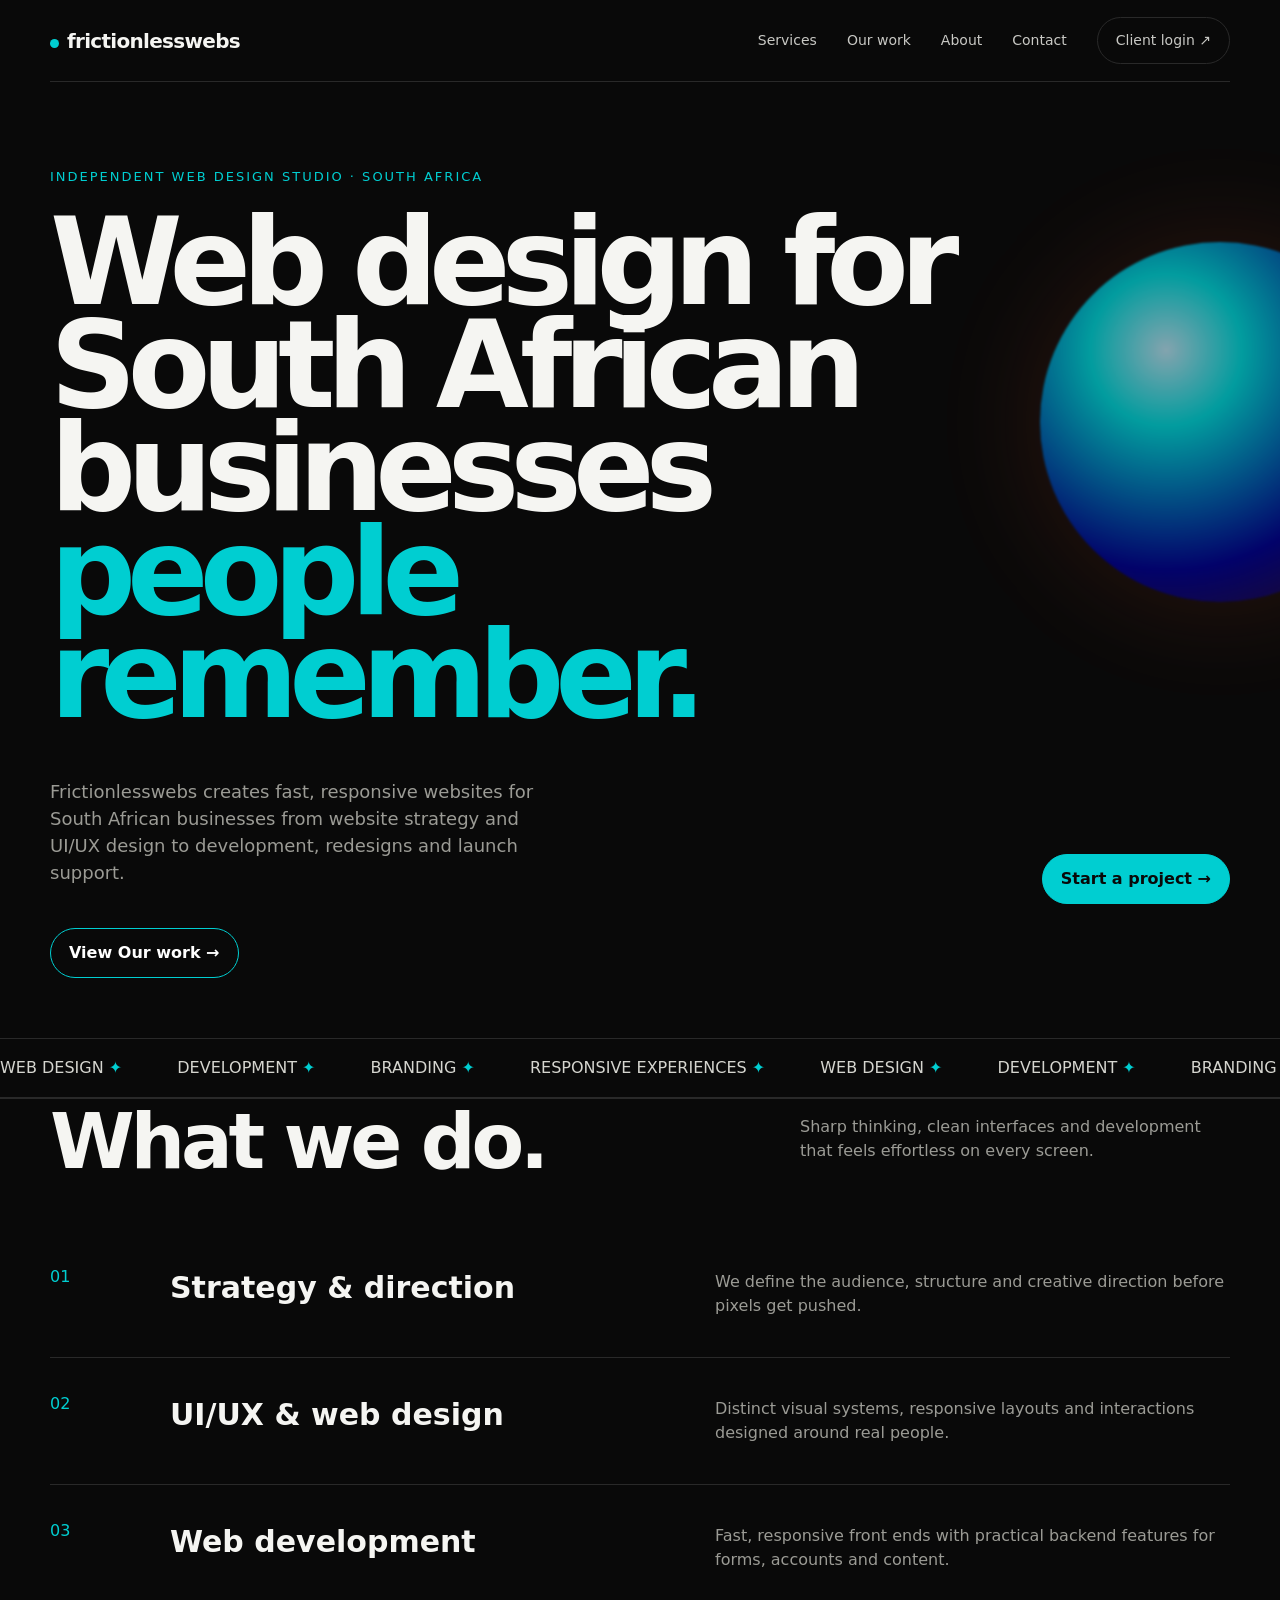
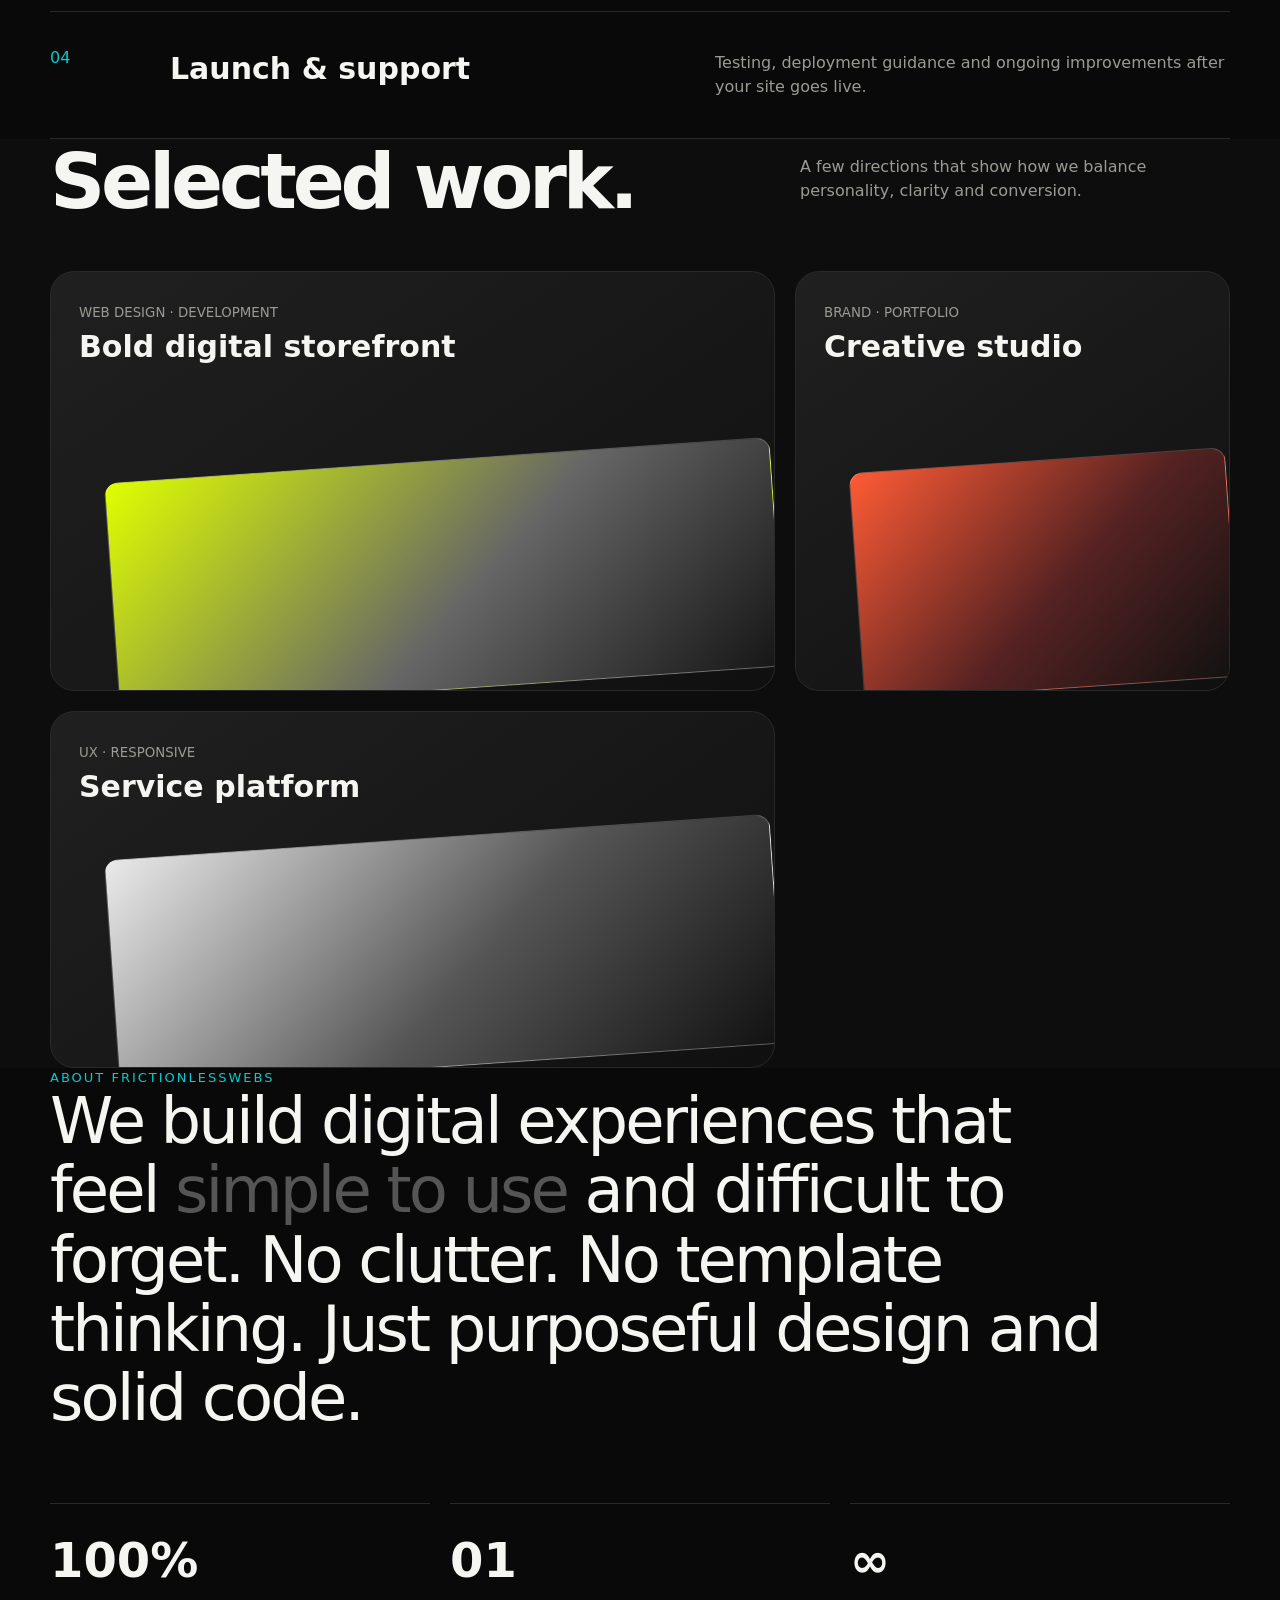
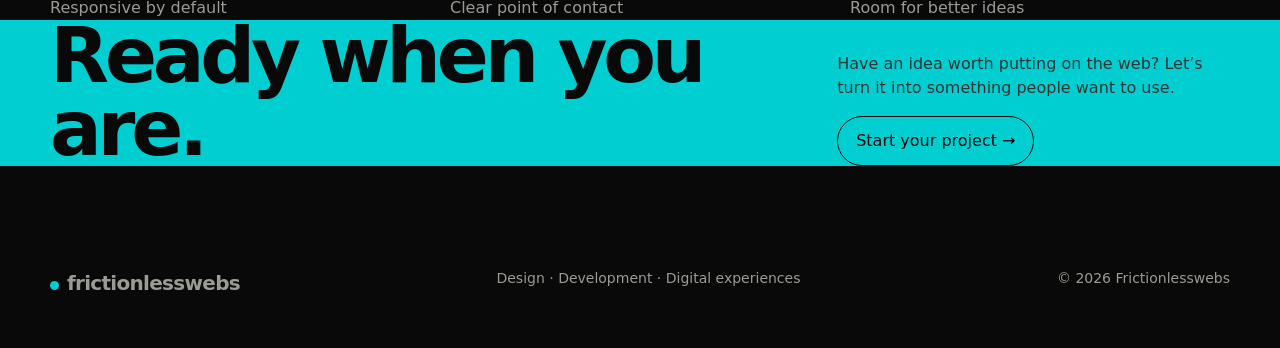
==== commit 2c6df30c: "Add files via upload" ====
--- a/index.html
+++ b/index.html
@@ -63,7 +63,7 @@
         <span>people remember.</span>
       </h1>
       <div class="hero-bottom">
-        <p>Frictionlesswebs creates fast, responsive websites for South African businesses — from website strategy and UI/UX design to development, redesigns and launch support.</p>
+        <p>Frictionlesswebs creates fast, responsive websites for South African businesses from website strategy and UI/UX design to development, redesigns and launch support.</p>
         <a class="btn primary" href="contact.html">Start a project →</a>
       </div> <br/>
       <div class="hero-bottom">
--- a/style.css
+++ b/style.css
@@ -3504,3 +3504,110 @@
   }
 
 } 
+
+/* ==========================================================
+   RESPONSIVE POLISH — public site, auth, portal and admin
+   Added 2026-10-23
+========================================================== */
+
+html, body { width: 100%; max-width: 100%; overflow-x: hidden; }
+img, picture, video, canvas, svg { max-width: 100%; height: auto; }
+button, input, textarea, select { max-width: 100%; }
+.wrap { width: min(var(--max), calc(100% - 40px)); }
+.hero h1, .section-head h2, .about-copy, .contact-grid h2 { overflow-wrap: break-word; }
+
+@media (max-width: 1024px) {
+  .section { padding: 88px 0; }
+  .hero { min-height: 650px; }
+  .grid { grid-template-columns: 1fr 1fr; }
+  .project { min-width: 0; }
+}
+
+@media (max-width: 800px) {
+  .nav { min-height: 72px; height: 72px; }
+  .links { top: 72px; width: 100%; max-height: calc(100vh - 72px); overflow-y: auto; }
+  .links a, .links .pill, .links .btn { min-height: 44px; }
+
+  .hero { min-height: auto; padding: 72px 0 52px; }
+  .hero h1 { font-size: clamp(48px, 12vw, 78px); line-height: .92; margin: 20px 0 26px; }
+  .hero p { font-size: 16px; }
+  .hero-bottom { gap: 20px; }
+
+  .section { padding: 76px 0; }
+  .section-head { margin-bottom: 36px; }
+  .section-head h2 { font-size: clamp(38px, 9vw, 58px); }
+
+  .grid { grid-template-columns: 1fr; }
+  .project, .project:nth-child(2), .project:nth-child(3) { min-height: 320px; }
+  .project .mock { transform: rotate(-3deg) translate(18px, 22px); }
+  .stats { margin-top: 48px; }
+
+  .contact-grid { gap: 38px; }
+  .contact-grid h2 { font-size: clamp(46px, 12vw, 68px); }
+  .form-card h2 { font-size: clamp(34px, 9vw, 44px); }
+
+  .auth-art { padding: 30px 22px; }
+  .auth-panel { padding: 42px 22px; }
+
+  .footer-row { gap: 12px; }
+}
+
+@media (max-width: 600px) {
+  .wrap { width: calc(100% - 28px); }
+  .brand { font-size: 17px; }
+  .menu { min-width: 44px; min-height: 44px; padding: 6px; }
+
+  .hero { padding-top: 54px; }
+  .hero h1 { font-size: clamp(42px, 14vw, 62px); letter-spacing: -.06em; }
+  .orb { width: 210px; height: 210px; opacity: .55; }
+
+  .ticker { font-size: 13px; }
+  .ticker span { margin-right: 30px; }
+
+  .section { padding: 62px 0; }
+  .section-head { gap: 16px; }
+  .section-head p { margin: 0; }
+
+  .service { grid-template-columns: 36px minmax(0, 1fr); gap: 14px; padding: 26px 0; }
+  .service h3 { font-size: 25px; }
+  .service p { grid-column: 2; }
+
+  .project { padding: 20px; border-radius: 18px; }
+  .project h3 { font-size: 25px; }
+  .project .mock { height: 190px; }
+
+  .about-copy { font-size: clamp(31px, 9vw, 44px); }
+  .stats { grid-template-columns: 1fr; gap: 24px; }
+  .stat strong { font-size: 40px; }
+
+  .founder-info { grid-template-columns: 34px minmax(0, 1fr); padding: 18px; }
+  .founder-info h3 { font-size: 22px; }
+
+  .pill, .btn { min-height: 44px; }
+  .cta .section-head .btn { width: 100%; }
+
+  .auth-art { min-height: 220px; }
+  .auth-art h1 { font-size: clamp(42px, 13vw, 58px); }
+  .auth-panel { place-items: start stretch; }
+
+  .portal-main { width: 100%; min-width: 0; }
+  .portal-message-form textarea { width: 100%; }
+  .message-workspace, .workspace-card, .profile-card { min-width: 0; }
+
+  .admin-main, .admin-panel, .admin-table-wrap { min-width: 0; max-width: 100%; }
+  .admin-table-wrap { overflow-x: auto; -webkit-overflow-scrolling: touch; }
+  .admin-table-wrap table { min-width: 650px; }
+}
+
+@media (max-width: 400px) {
+  .wrap { width: calc(100% - 22px); }
+  .brand { font-size: 15px; letter-spacing: -.4px; }
+  .hero h1 { font-size: 39px; }
+  .hero p { font-size: 15px; }
+  .section-head h2 { font-size: 36px; }
+  .contact-grid h2 { font-size: 42px; }
+  .service { grid-template-columns: 30px minmax(0, 1fr); gap: 10px; }
+  .project .mock { height: 165px; }
+  .auth-panel { padding-left: 16px; padding-right: 16px; }
+  .portal-main, .admin-main { padding-left: 12px; padding-right: 12px; }
+}
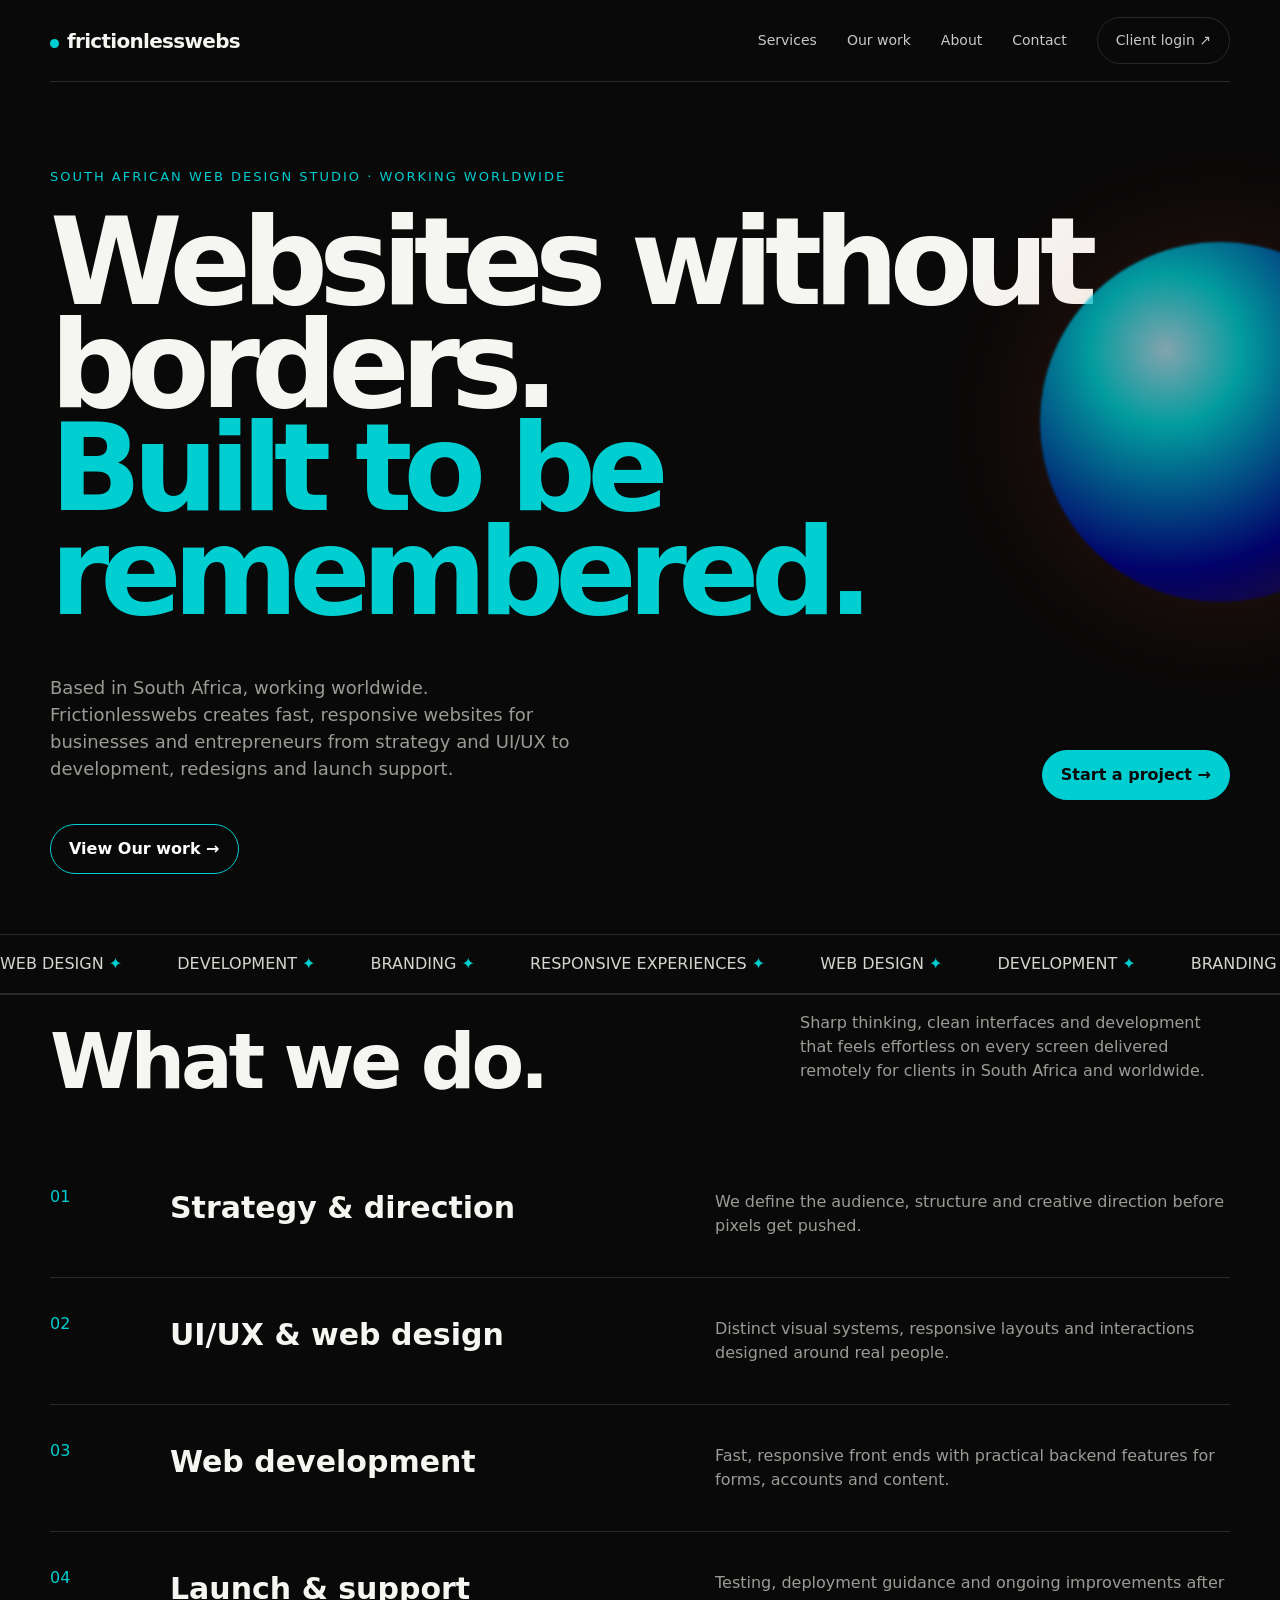
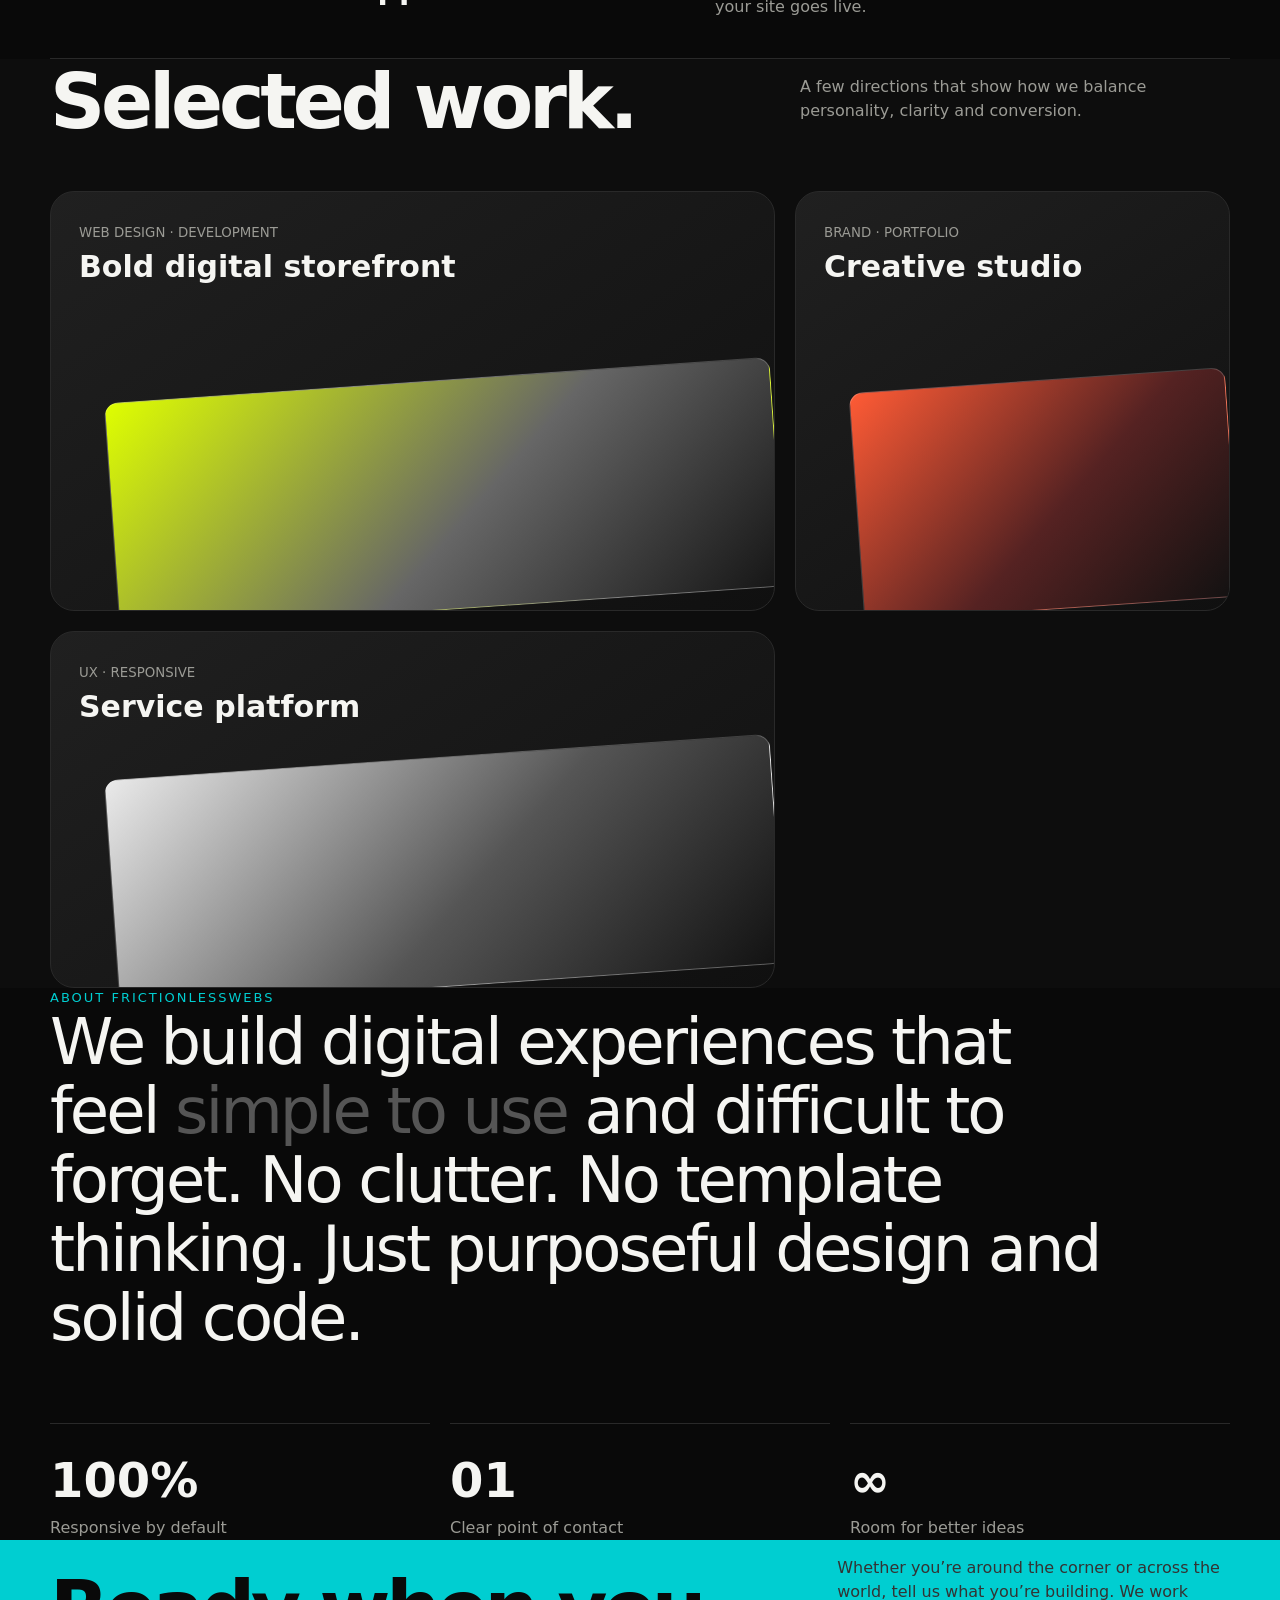
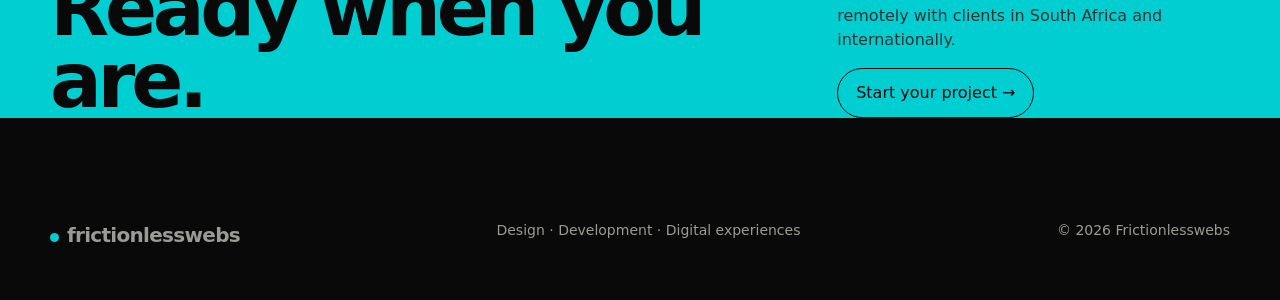
==== commit e2f99956: "Add files via upload" ====
--- a/index.html
+++ b/index.html
@@ -3,14 +3,14 @@
   <head>
     <meta charset="utf-8">
   <meta name="viewport" content="width=device-width,initial-scale=1">
-    <title>Web Design South Africa | Frictionlesswebs</title>
-    <meta name="description" content="Frictionlesswebs creates modern, responsive websites for South African businesses, including website design, redesign, development and launch support.">
+    <title>Web Design Studio South Africa & Worldwide | Frictionlesswebs</title>
+    <meta name="description" content="Frictionlesswebs is a South African web design studio creating modern, responsive websites for businesses and entrepreneurs worldwide — from design and development to redesigns and launch support.">
     <meta name="robots" content="index, follow, max-image-preview:large">
     <link rel="canonical" href="https://frictionlesswebs.onrender.com/">
     <meta property="og:type" content="website">
     <meta property="og:site_name" content="Frictionlesswebs">
-    <meta property="og:title" content="Web Design South Africa | Frictionlesswebs">
-    <meta property="og:description" content="Frictionlesswebs creates modern, responsive websites for South African businesses, including website design, redesign, development and launch support.">
+    <meta property="og:title" content="Web Design Studio South Africa & Worldwide | Frictionlesswebs">
+    <meta property="og:description" content="Frictionlesswebs is a South African web design studio creating modern, responsive websites for businesses and entrepreneurs worldwide — from design and development to redesigns and launch support.">
     <meta property="og:url" content="https://frictionlesswebs.onrender.com/">
     <meta name="twitter:card" content="summary">
 <link rel="stylesheet" href="style.css">
@@ -21,11 +21,8 @@
   "name": "Frictionlesswebs",
   "url": "https://frictionlesswebs.onrender.com/",
   "telephone": "+27656778690",
-  "description": "Web design and digital solutions for businesses in South Africa.",
-  "areaServed": {
-    "@type": "Country",
-    "name": "South Africa"
-  },
+  "description": "South African web design studio creating responsive websites and digital experiences for clients worldwide.",
+  "areaServed": "Worldwide",
   "serviceType": [
     "Website Design",
     "Website Redesign",
@@ -57,13 +54,13 @@
     
   </div>
     <div class="wrap"><div class="eyebrow">
-      Independent web design studio · South Africa
-    </div>
-      <h1>Web design for South African businesses<br>
-        <span>people remember.</span>
+      South African web design studio · Working worldwide
+    </div>
+      <h1>Websites without borders.<br>
+        <span>Built to be remembered.</span>
       </h1>
       <div class="hero-bottom">
-        <p>Frictionlesswebs creates fast, responsive websites for South African businesses from website strategy and UI/UX design to development, redesigns and launch support.</p>
+        <p>Based in South Africa, working worldwide. Frictionlesswebs creates fast, responsive websites for businesses and entrepreneurs from strategy and UI/UX to development, redesigns and launch support.</p>
         <a class="btn primary" href="contact.html">Start a project →</a>
       </div> <br/>
       <div class="hero-bottom">
@@ -88,7 +85,7 @@
   <div class="wrap">
     <div class="section-head">
       <h2>What we do.</h2>
-      <p>Sharp thinking, clean interfaces and development that feels effortless on every screen.</p>
+      <p>Sharp thinking, clean interfaces and development that feels effortless on every screen delivered remotely for clients in South Africa and worldwide.</p>
     </div>
     <div class="service">
       <div class="num">01</div>
@@ -178,7 +175,7 @@
   <div class="wrap section-head">
     <h2>Ready when you are.</h2>
     <div>
-      <p>Have an idea worth putting on the web? Let’s turn it into something people want to use.</p>
+      <p>Whether you’re around the corner or across the world, tell us what you’re building. We work remotely with clients in South Africa and internationally.</p>
       <a class="btn" href="contact.html">
         Start your project →
       </a>
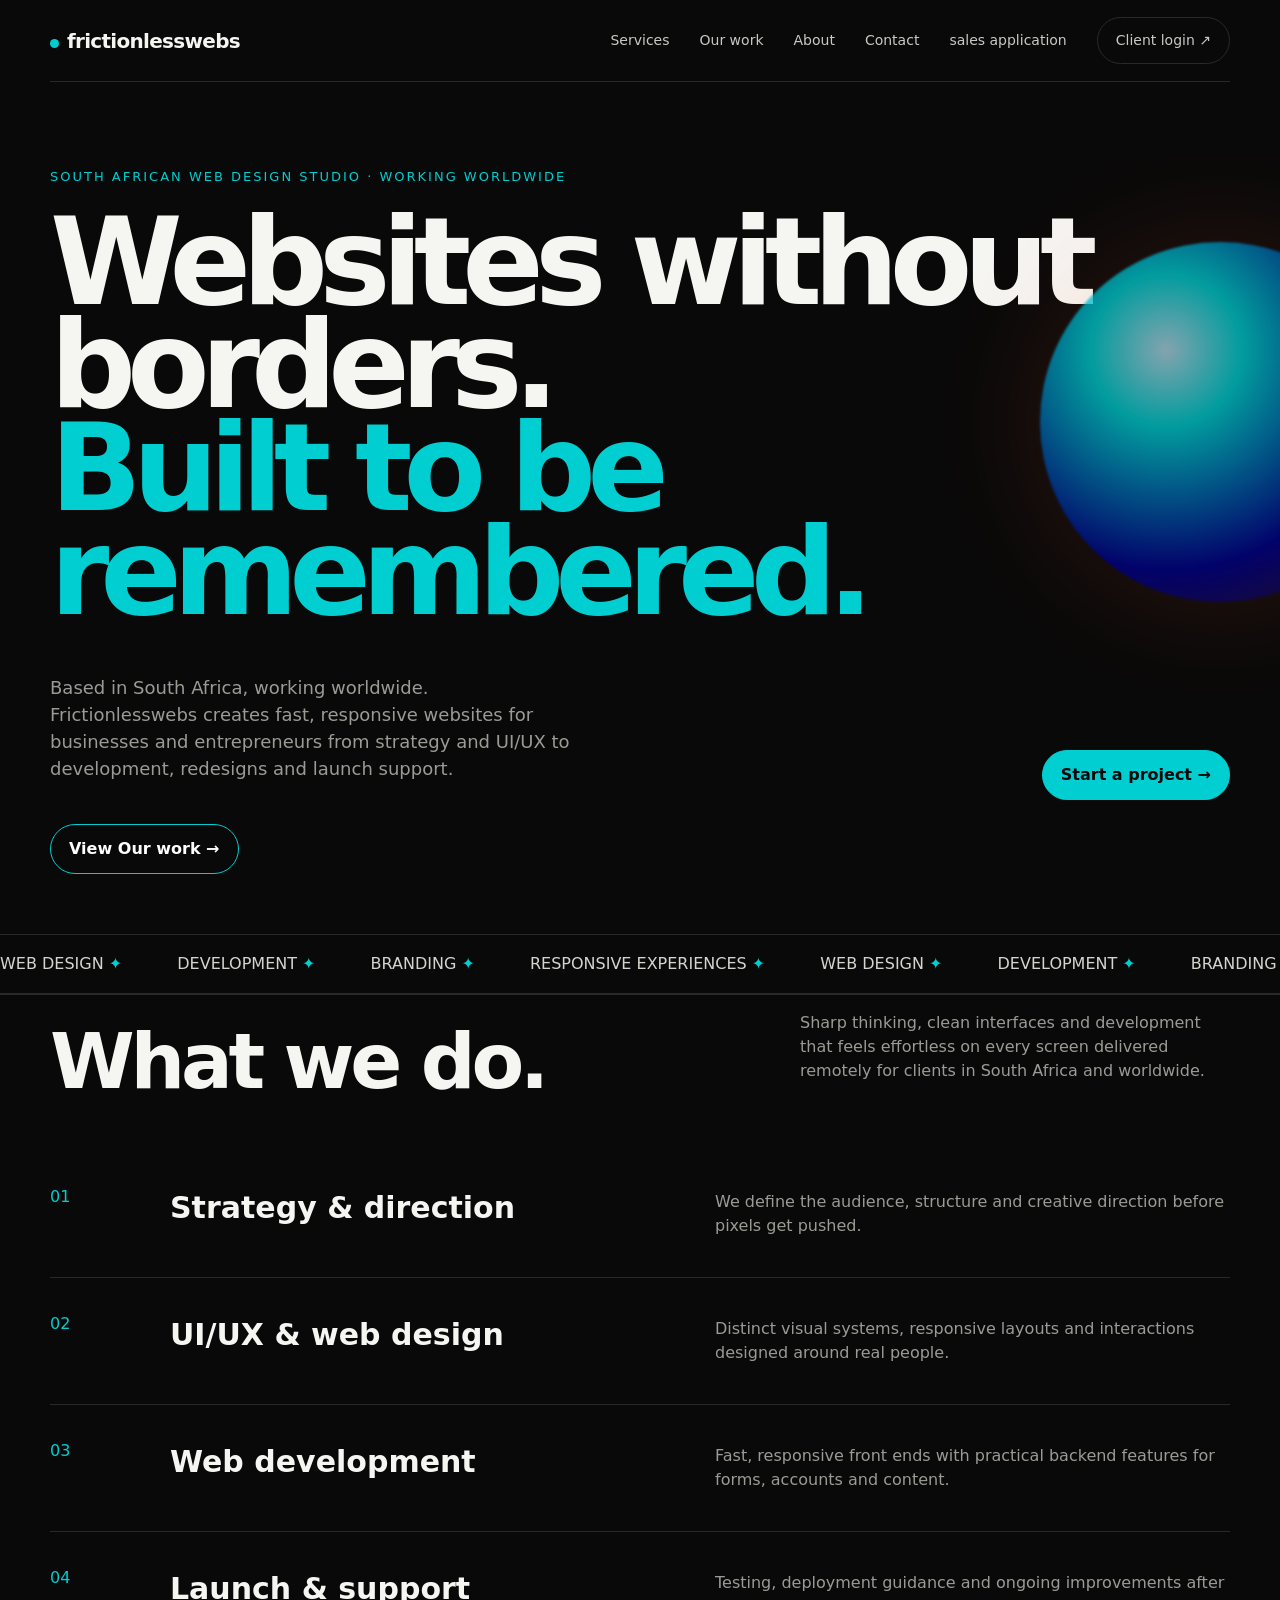
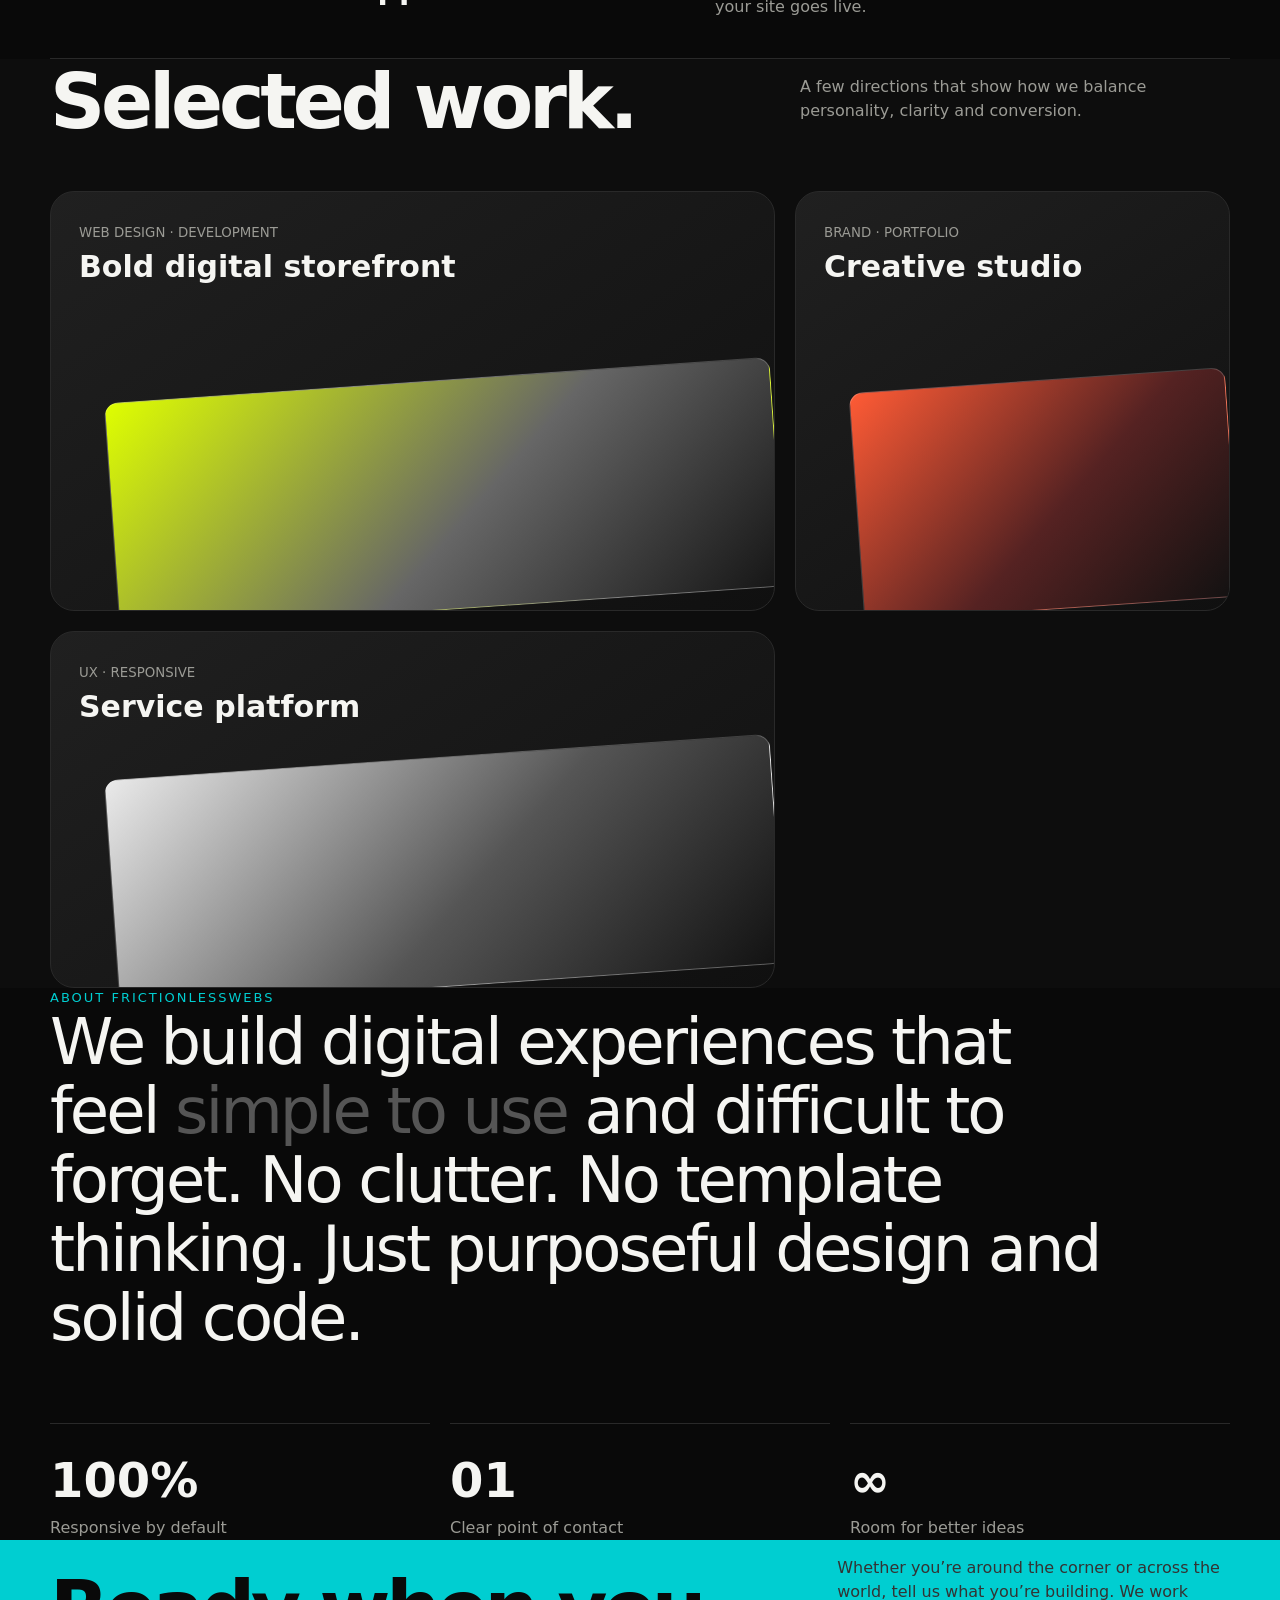
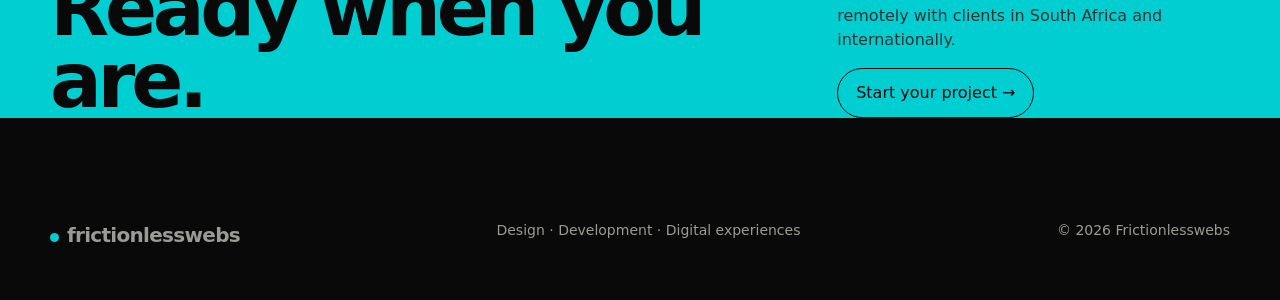
==== commit ae7ccabe: "Update index.html" ====
--- a/index.html
+++ b/index.html
@@ -45,6 +45,7 @@
     <a href="work.html">Our work</a>
     <a href="about.html">About</a>
     <a href="contact.html">Contact</a>
+    <a href="sales-apply.html">sales application</a>
     <a class="pill" href="login.html">Client login ↗</a>
   </nav>
 </header>
